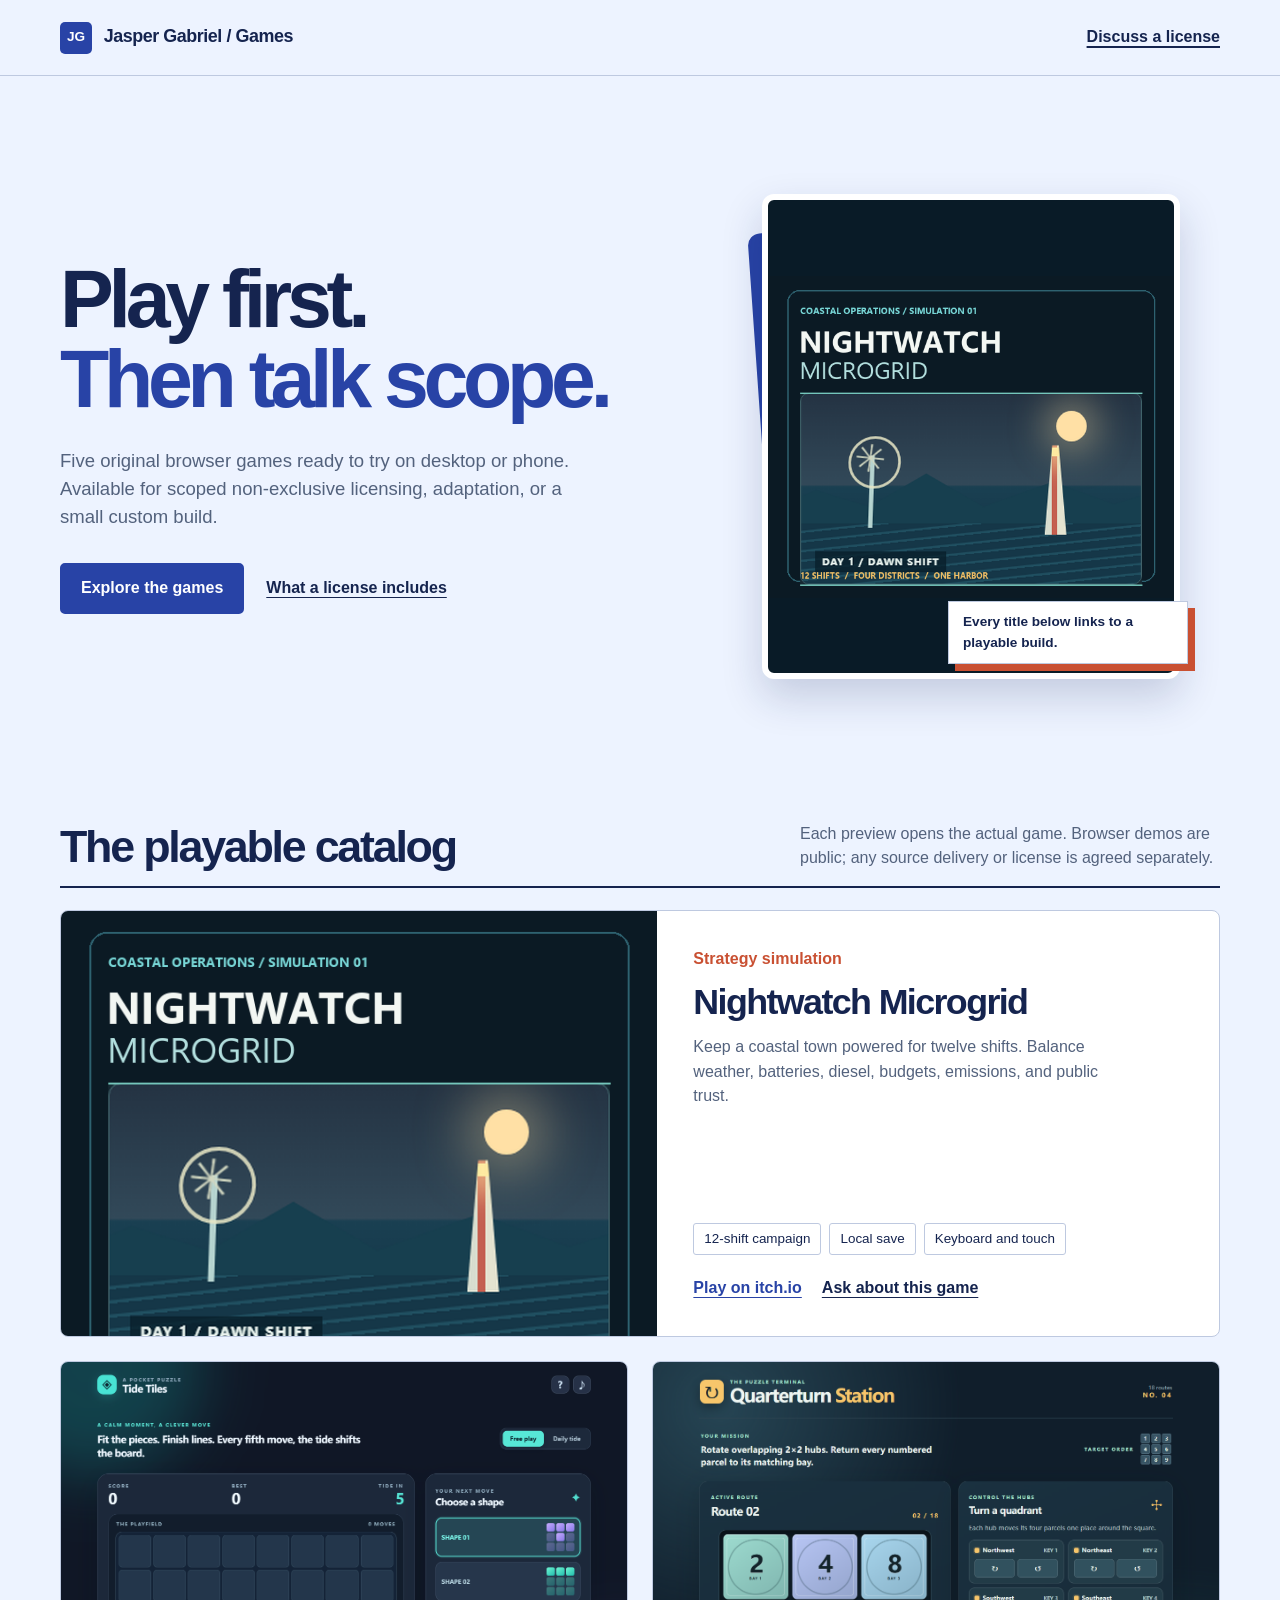
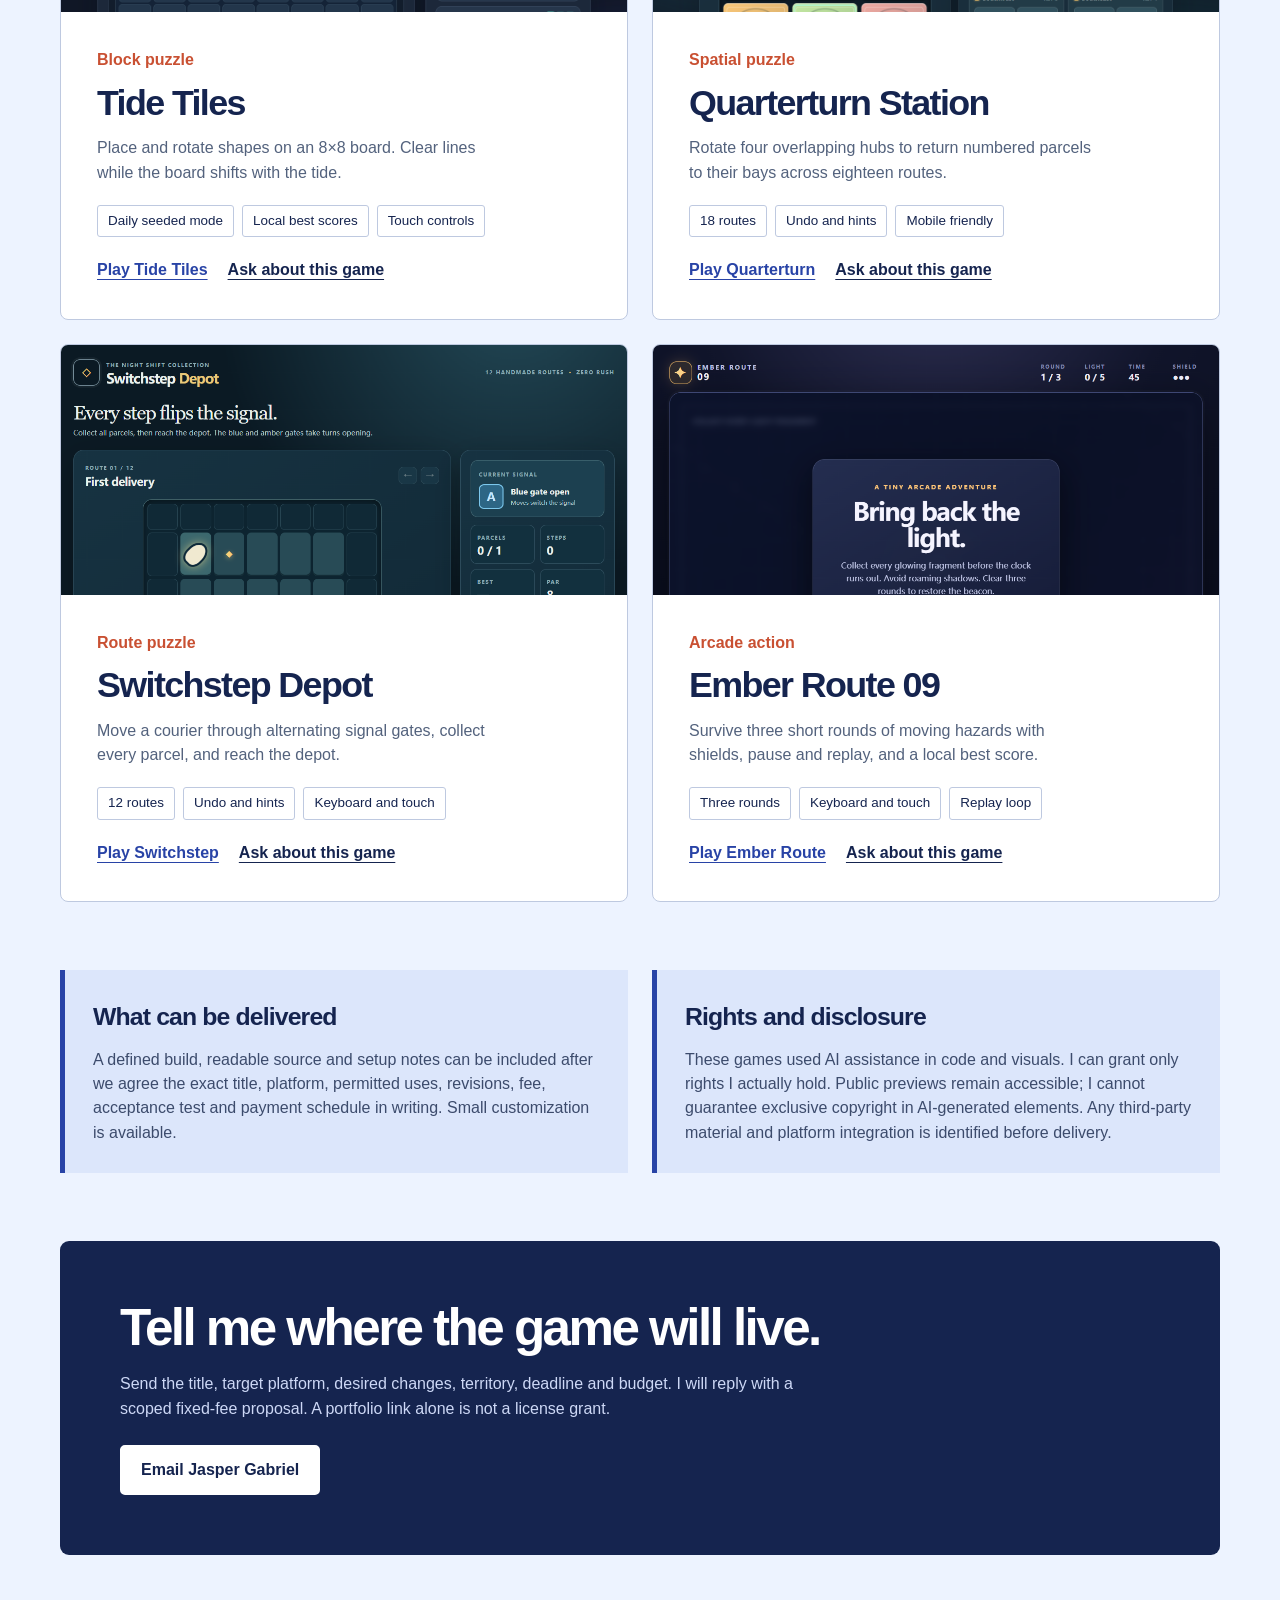
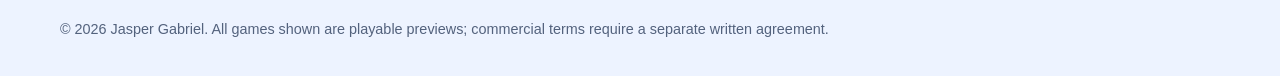
==== catalog/index.html @ 5ea720ef "Add playable game licensing catalog" ====
<!doctype html>
<html lang="en">
<head>
  <meta charset="utf-8">
  <meta name="viewport" content="width=device-width, initial-scale=1">
  <meta name="description" content="Five playable, original HTML5 games available for scoped licensing and customization. Play every demo before requesting a quote.">
  <meta name="color-scheme" content="light">
  <title>Playable browser games | Jasper Gabriel</title>
  <style>
    :root {
      color-scheme: light;
      --paper: #edf3ff;
      --white: #fff;
      --ink: #15244f;
      --blue: #2843a6;
      --orange: #c95032;
      --muted: #53627d;
      --line: #bec9e0;
    }
    *, *::before, *::after { box-sizing: border-box; }
    html { scroll-behavior: smooth; }
    body { margin: 0; background: var(--paper); color: var(--ink); font: 16px/1.52 "Trebuchet MS", "Segoe UI", sans-serif; }
    a { color: inherit; }
    a:focus-visible { outline: 3px solid var(--orange); outline-offset: 4px; }
    .wrap { width: min(1160px, calc(100% - 40px)); margin-inline: auto; }
    header { border-bottom: 1px solid var(--line); }
    .nav { min-height: 75px; display: flex; align-items: center; justify-content: space-between; gap: 20px; }
    .brand { text-decoration: none; font-size: 1.12rem; font-weight: 800; letter-spacing: -.025em; }
    .brand span { display: inline-grid; place-items: center; width: 2rem; height: 2rem; margin-right: .45rem; background: var(--blue); color: var(--white); border-radius: 5px; font-size: .85rem; letter-spacing: 0; }
    .nav-link { text-decoration-thickness: 2px; text-underline-offset: 4px; font-weight: 700; }
    .hero { display: grid; grid-template-columns: 1.08fr .92fr; align-items: center; gap: clamp(28px, 6vw, 84px); padding-block: clamp(50px, 8vw, 104px); }
    .hero h1 { margin: 0; max-width: 700px; font-size: clamp(2.8rem, 6.3vw, 5.35rem); line-height: .99; letter-spacing: -.065em; }
    .hero h1 span { display: block; color: var(--blue); }
    .hero p { max-width: 530px; margin: 27px 0 0; font-size: 1.16rem; color: var(--muted); }
    .hero-actions { display: flex; flex-wrap: wrap; align-items: center; gap: 14px 22px; margin-top: 32px; }
    .button { display: inline-flex; align-items: center; justify-content: center; min-height: 48px; padding: 11px 19px; border: 2px solid var(--blue); background: var(--blue); color: var(--white); font-weight: 800; text-decoration: none; border-radius: 5px; }
    .button:hover { background: var(--ink); border-color: var(--ink); }
    .text-link { font-weight: 800; text-underline-offset: 4px; }
    .hero-art { position: relative; min-height: 485px; }
    .hero-art::before { content: ""; position: absolute; inset: 26px 25px 24px 0; background: var(--blue); transform: rotate(-4deg); border-radius: 12px; }
    .hero-art img { position: absolute; inset: 0; width: 100%; height: 100%; object-fit: contain; background: #091b27; border: 6px solid var(--white); border-radius: 12px; box-shadow: 0 18px 40px #16235830; }
    .hero-art figcaption { position: absolute; right: -8px; bottom: 15px; max-width: 240px; padding: 10px 14px; background: var(--white); border: 1px solid var(--line); box-shadow: 7px 7px 0 var(--orange); font-size: .85rem; font-weight: 700; }
    .section-head { display: flex; justify-content: space-between; align-items: end; gap: 22px; border-bottom: 2px solid var(--ink); padding-bottom: 16px; margin: 24px 0 22px; }
    .section-head h2 { margin: 0; font-size: clamp(1.8rem, 3.6vw, 2.8rem); letter-spacing: -.05em; line-height: 1.05; }
    .section-head p { margin: 0; max-width: 420px; color: var(--muted); }
    .games { display: grid; grid-template-columns: repeat(2, minmax(0, 1fr)); gap: 24px; }
    .game { display: grid; grid-template-rows: 250px auto; background: var(--white); border: 1px solid var(--line); border-radius: 8px; overflow: hidden; }
    .game:first-child { grid-column: 1 / -1; grid-template-columns: 1.03fr .97fr; grid-template-rows: auto; min-height: 360px; }
    .game img { width: 100%; height: 100%; min-height: 0; display: block; object-fit: cover; object-position: center top; background: #cad8f2; }
    .game:first-child img { max-height: 425px; }
    .game-content { display: flex; flex-direction: column; padding: clamp(22px, 3vw, 36px); }
    .game-kind { margin: 0 0 11px; color: var(--orange); font-weight: 800; }
    .game h3 { margin: 0; font-size: clamp(1.55rem, 2.8vw, 2.35rem); letter-spacing: -.045em; line-height: 1.08; }
    .game-desc { max-width: 46ch; color: var(--muted); margin: 14px 0 20px; }
    .facts { display: flex; flex-wrap: wrap; gap: 8px; padding: 0; margin: auto 0 21px; list-style: none; }
    .facts li { border: 1px solid var(--line); padding: 5px 10px; font-size: .84rem; border-radius: 3px; }
    .game-actions { display: flex; flex-wrap: wrap; align-items: center; gap: 12px 20px; }
    .game-actions a { font-weight: 800; text-underline-offset: 4px; }
    .game-actions a:first-child { color: var(--blue); }
    .terms { display: grid; grid-template-columns: 1fr 1fr; gap: 24px; margin-block: 68px; }
    .terms > div { padding: 28px; background: #dce6fb; border-left: 5px solid var(--blue); }
    .terms h2 { margin: 0 0 12px; font-size: 1.55rem; letter-spacing: -.035em; }
    .terms p { margin: 0; color: #3c4b6c; }
    .contact { padding: clamp(32px, 5vw, 60px); margin-bottom: 64px; background: var(--ink); color: var(--white); border-radius: 9px; }
    .contact h2 { max-width: 700px; margin: 0; font-size: clamp(2rem, 4vw, 3.6rem); line-height: 1.04; letter-spacing: -.05em; }
    .contact p { max-width: 720px; color: #cdd8f6; margin: 18px 0 24px; }
    .contact .button { background: var(--white); border-color: var(--white); color: var(--ink); }
    .contact .button:hover { background: #dbe6fc; border-color: #dbe6fc; }
    footer { padding: 0 0 35px; color: var(--muted); font-size: .9rem; }
    @media (max-width: 760px) {
      .hero { grid-template-columns: 1fr; padding-top: 46px; }
      .hero-art { min-height: 360px; margin-right: 10px; }
      .section-head { display: block; }
      .section-head p { margin-top: 12px; }
      .games, .terms { grid-template-columns: 1fr; }
      .game:first-child { grid-column: auto; grid-template-columns: 1fr; grid-template-rows: 250px auto; }
      .game:first-child img { max-height: none; }
      .game { grid-template-rows: 230px auto; }
    }
    @media (max-width: 430px) { .wrap { width: min(100% - 26px, 1160px); } .hero-art { min-height: 280px; } .hero-art figcaption { right: 2px; } .game-content { padding: 22px; } }
    @media (prefers-reduced-motion: reduce) { html { scroll-behavior: auto; } }
  </style>
</head>
<body>
  <header>
    <nav class="nav wrap" aria-label="Main navigation">
      <a class="brand" href="#top"><span>JG</span> Jasper Gabriel / Games</a>
      <a class="nav-link" href="#contact">Discuss a license</a>
    </nav>
  </header>
  <main id="top">
    <section class="hero wrap" aria-labelledby="page-title">
      <div>
        <h1 id="page-title">Play first.<span>Then talk scope.</span></h1>
        <p>Five original browser games ready to try on desktop or phone. Available for scoped non-exclusive licensing, adaptation, or a small custom build.</p>
        <div class="hero-actions"><a class="button" href="#games">Explore the games</a><a class="text-link" href="#terms">What a license includes</a></div>
      </div>
      <figure class="hero-art"><img src="assets/nightwatch-microgrid.png" alt="Nightwatch Microgrid illustrated cover"><figcaption>Every title below links to a playable build.</figcaption></figure>
    </section>

    <section class="wrap" id="games" aria-labelledby="games-heading">
      <div class="section-head"><h2 id="games-heading">The playable catalog</h2><p>Each preview opens the actual game. Browser demos are public; any source delivery or license is agreed separately.</p></div>
      <div class="games">
        <article class="game">
          <img src="assets/nightwatch-microgrid.png" alt="Nightwatch Microgrid illustrated cover" loading="lazy">
          <div class="game-content"><p class="game-kind">Strategy simulation</p><h3>Nightwatch Microgrid</h3><p class="game-desc">Keep a coastal town powered for twelve shifts. Balance weather, batteries, diesel, budgets, emissions, and public trust.</p><ul class="facts"><li>12-shift campaign</li><li>Local save</li><li>Keyboard and touch</li></ul><div class="game-actions"><a href="https://goat99zyx.itch.io/nightwatch-microgrid" target="_blank" rel="noopener noreferrer">Play on itch.io</a><a href="mailto:zyx888goat@outlook.com?subject=Nightwatch%20Microgrid%20license%20inquiry">Ask about this game</a></div></div>
        </article>
        <article class="game">
          <img src="assets/tide-tiles.png" alt="Tide Tiles puzzle board with three pieces ready to place" loading="lazy">
          <div class="game-content"><p class="game-kind">Block puzzle</p><h3>Tide Tiles</h3><p class="game-desc">Place and rotate shapes on an 8×8 board. Clear lines while the board shifts with the tide.</p><ul class="facts"><li>Daily seeded mode</li><li>Local best scores</li><li>Touch controls</li></ul><div class="game-actions"><a href="https://goat99zyx.github.io/after-the-bell-story-game-demo/tide-tiles/" target="_blank" rel="noopener noreferrer">Play Tide Tiles</a><a href="mailto:zyx888goat@outlook.com?subject=Tide%20Tiles%20license%20inquiry">Ask about this game</a></div></div>
        </article>
        <article class="game">
          <img src="assets/quarterturn-station.png" alt="Quarterturn Station grid puzzle with rotating room tiles" loading="lazy">
          <div class="game-content"><p class="game-kind">Spatial puzzle</p><h3>Quarterturn Station</h3><p class="game-desc">Rotate four overlapping hubs to return numbered parcels to their bays across eighteen routes.</p><ul class="facts"><li>18 routes</li><li>Undo and hints</li><li>Mobile friendly</li></ul><div class="game-actions"><a href="https://quarterturn-station.zyx888goat.chatgpt.site/" target="_blank" rel="noopener noreferrer">Play Quarterturn</a><a href="mailto:zyx888goat@outlook.com?subject=Quarterturn%20Station%20license%20inquiry">Ask about this game</a></div></div>
        </article>
        <article class="game">
          <img src="assets/switchstep-depot.png" alt="Switchstep Depot browser game screenshot" loading="lazy">
          <div class="game-content"><p class="game-kind">Route puzzle</p><h3>Switchstep Depot</h3><p class="game-desc">Move a courier through alternating signal gates, collect every parcel, and reach the depot.</p><ul class="facts"><li>12 routes</li><li>Undo and hints</li><li>Keyboard and touch</li></ul><div class="game-actions"><a href="https://switchstep-depot.zyx888goat.chatgpt.site/" target="_blank" rel="noopener noreferrer">Play Switchstep</a><a href="mailto:zyx888goat@outlook.com?subject=Switchstep%20Depot%20license%20inquiry">Ask about this game</a></div></div>
        </article>
        <article class="game">
          <img src="assets/ember-route.png" alt="Ember Route 09 arcade game screenshot" loading="lazy">
          <div class="game-content"><p class="game-kind">Arcade action</p><h3>Ember Route 09</h3><p class="game-desc">Survive three short rounds of moving hazards with shields, pause and replay, and a local best score.</p><ul class="facts"><li>Three rounds</li><li>Keyboard and touch</li><li>Replay loop</li></ul><div class="game-actions"><a href="https://last-light-courier.zyx888goat.chatgpt.site/" target="_blank" rel="noopener noreferrer">Play Ember Route</a><a href="mailto:zyx888goat@outlook.com?subject=Ember%20Route%2009%20license%20inquiry">Ask about this game</a></div></div>
        </article>
      </div>
    </section>

    <section class="terms wrap" id="terms" aria-label="Working terms">
      <div><h2>What can be delivered</h2><p>A defined build, readable source and setup notes can be included after we agree the exact title, platform, permitted uses, revisions, fee, acceptance test and payment schedule in writing. Small customization is available.</p></div>
      <div><h2>Rights and disclosure</h2><p>These games used AI assistance in code and visuals. I can grant only rights I actually hold. Public previews remain accessible; I cannot guarantee exclusive copyright in AI-generated elements. Any third-party material and platform integration is identified before delivery.</p></div>
    </section>

    <section class="contact wrap" id="contact" aria-labelledby="contact-heading"><h2 id="contact-heading">Tell me where the game will live.</h2><p>Send the title, target platform, desired changes, territory, deadline and budget. I will reply with a scoped fixed-fee proposal. A portfolio link alone is not a license grant.</p><a class="button" href="mailto:zyx888goat@outlook.com?subject=HTML5%20game%20license%20inquiry">Email Jasper Gabriel</a></section>
  </main>
  <footer class="wrap">© 2026 Jasper Gabriel. All games shown are playable previews; commercial terms require a separate written agreement.</footer>
</body>
</html>
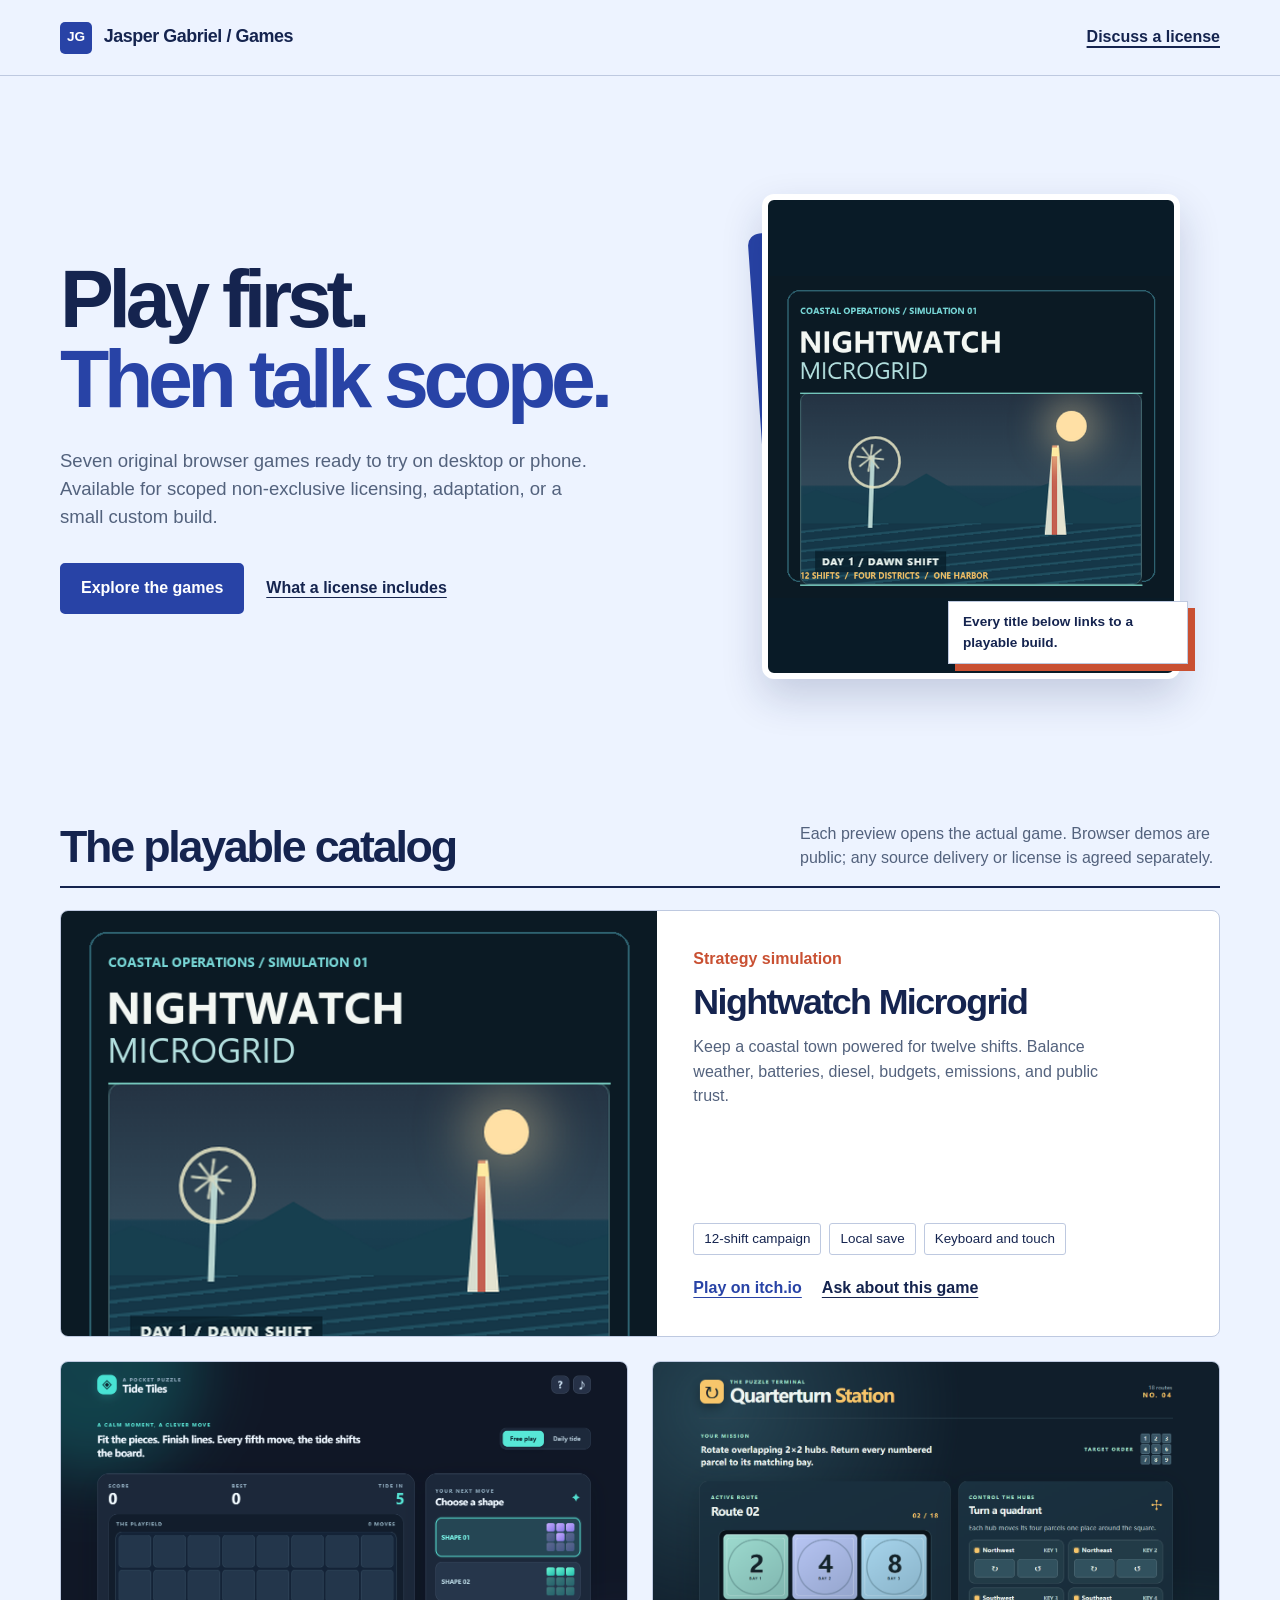
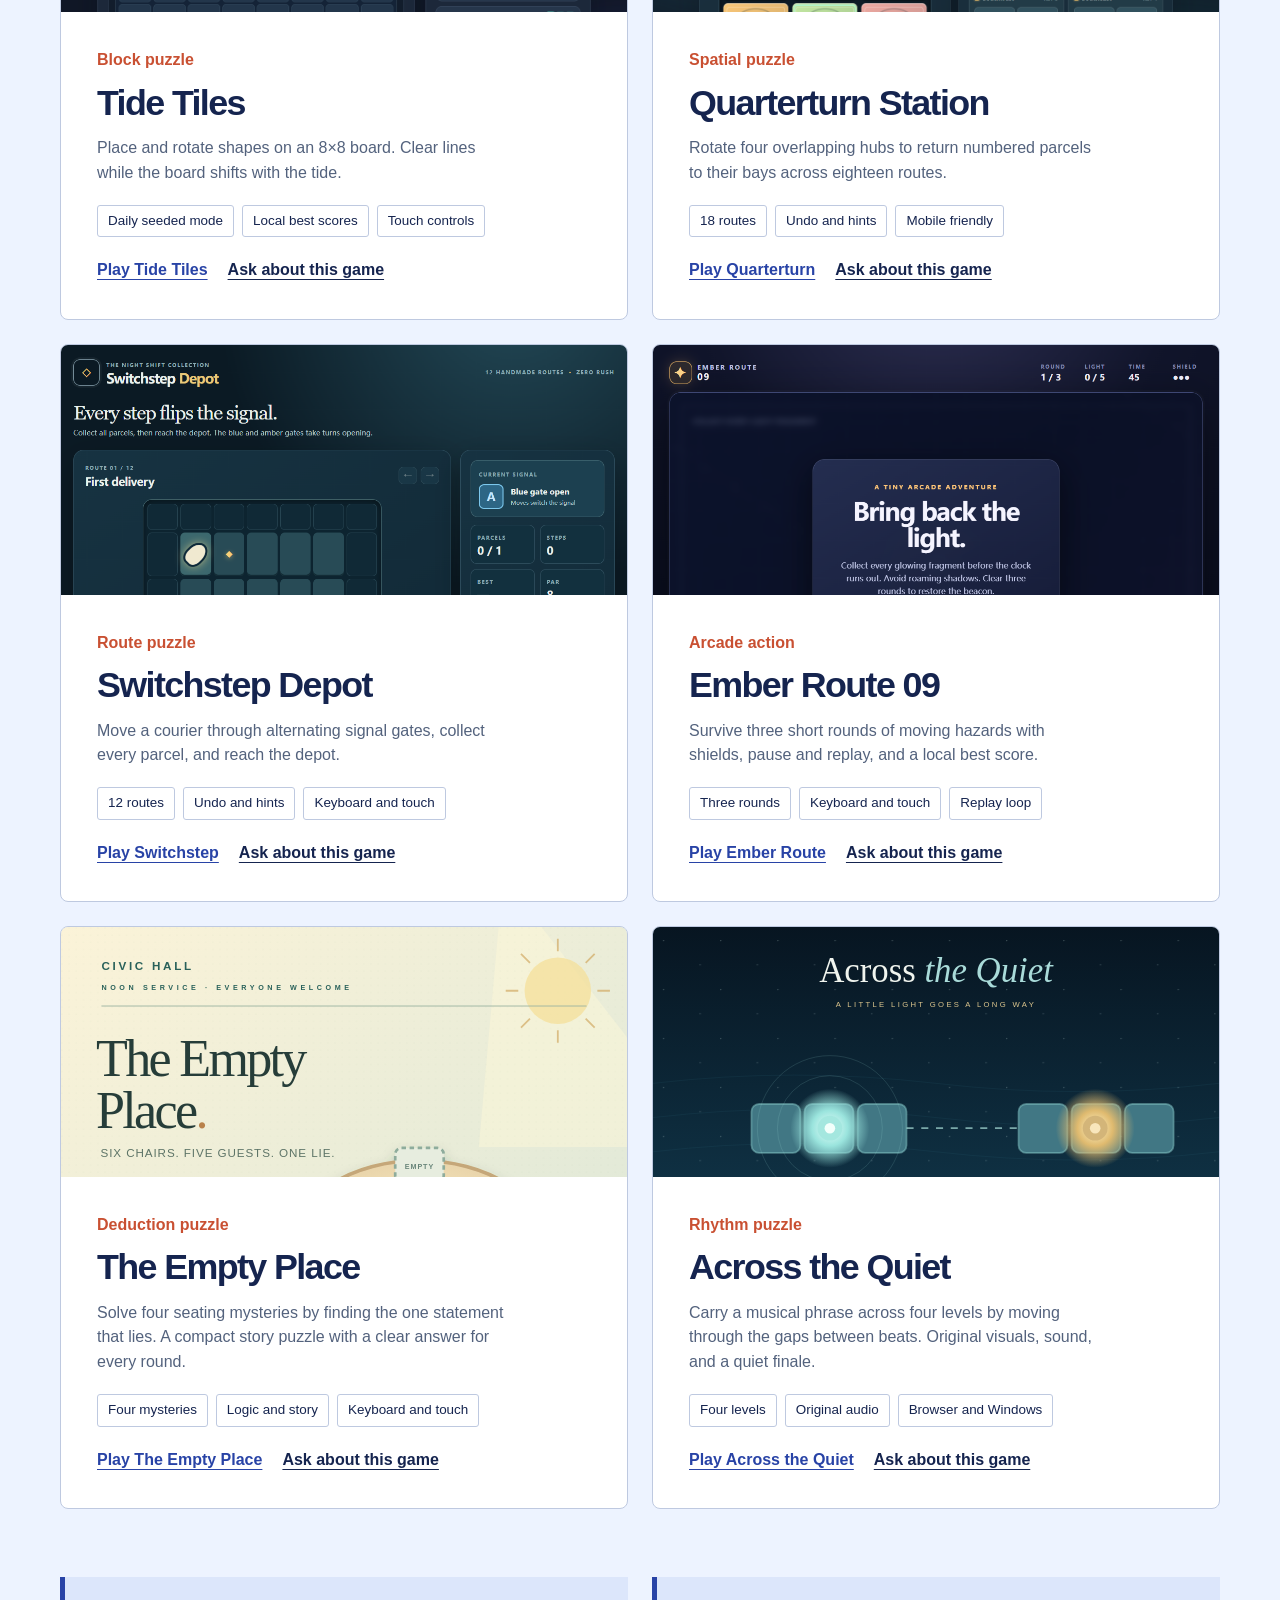
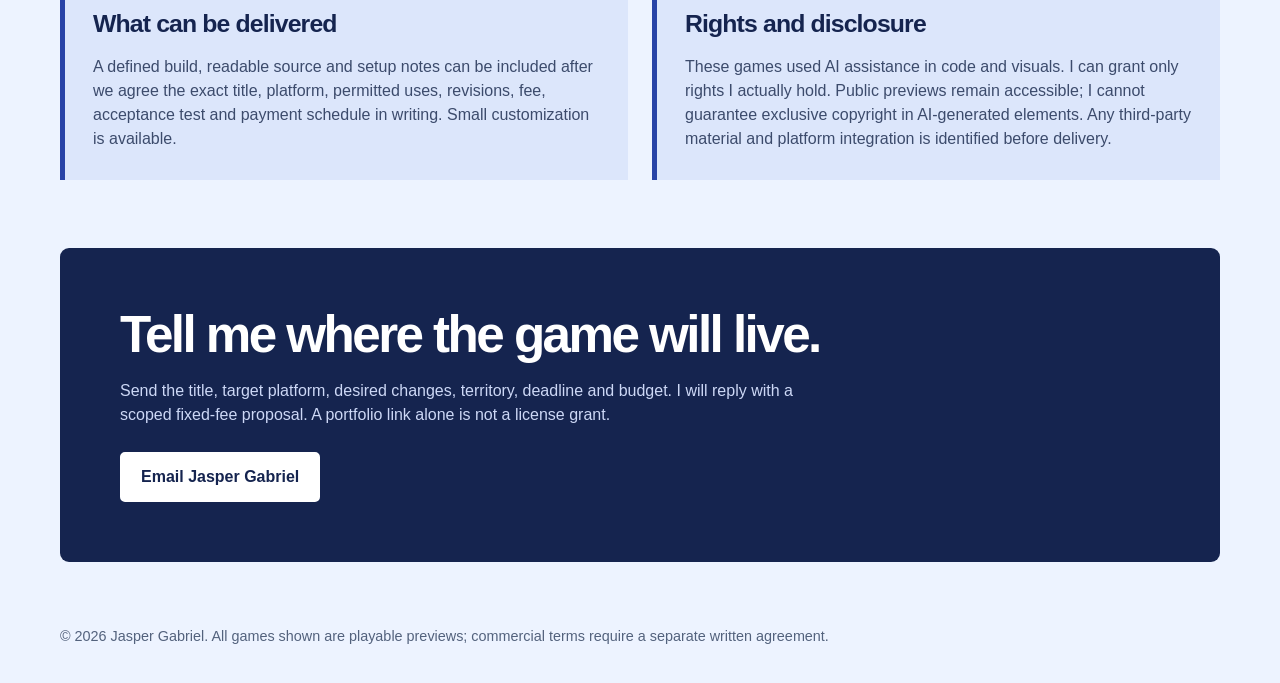
==== commit f0592815: "Show seven playable games in buyer catalog" ====
--- a/catalog/index.html
+++ b/catalog/index.html
@@ -3,7 +3,7 @@
 <head>
   <meta charset="utf-8">
   <meta name="viewport" content="width=device-width, initial-scale=1">
-  <meta name="description" content="Five playable, original HTML5 games available for scoped licensing and customization. Play every demo before requesting a quote.">
+  <meta name="description" content="Seven playable, original HTML5 games available for scoped licensing and customization. Play every demo before requesting a quote.">
   <meta name="color-scheme" content="light">
   <title>Playable browser games | Jasper Gabriel</title>
   <style>
@@ -92,7 +92,7 @@
     <section class="hero wrap" aria-labelledby="page-title">
       <div>
         <h1 id="page-title">Play first.<span>Then talk scope.</span></h1>
-        <p>Five original browser games ready to try on desktop or phone. Available for scoped non-exclusive licensing, adaptation, or a small custom build.</p>
+        <p>Seven original browser games ready to try on desktop or phone. Available for scoped non-exclusive licensing, adaptation, or a small custom build.</p>
         <div class="hero-actions"><a class="button" href="#games">Explore the games</a><a class="text-link" href="#terms">What a license includes</a></div>
       </div>
       <figure class="hero-art"><img src="assets/nightwatch-microgrid.png" alt="Nightwatch Microgrid illustrated cover"><figcaption>Every title below links to a playable build.</figcaption></figure>
@@ -121,6 +121,14 @@
           <img src="assets/ember-route.png" alt="Ember Route 09 arcade game screenshot" loading="lazy">
           <div class="game-content"><p class="game-kind">Arcade action</p><h3>Ember Route 09</h3><p class="game-desc">Survive three short rounds of moving hazards with shields, pause and replay, and a local best score.</p><ul class="facts"><li>Three rounds</li><li>Keyboard and touch</li><li>Replay loop</li></ul><div class="game-actions"><a href="https://last-light-courier.zyx888goat.chatgpt.site/" target="_blank" rel="noopener noreferrer">Play Ember Route</a><a href="mailto:zyx888goat@outlook.com?subject=Ember%20Route%2009%20license%20inquiry">Ask about this game</a></div></div>
         </article>
+        <article class="game">
+          <img src="assets/the-empty-place.svg" alt="The Empty Place cover, showing six chairs with one empty place" loading="lazy">
+          <div class="game-content"><p class="game-kind">Deduction puzzle</p><h3>The Empty Place</h3><p class="game-desc">Solve four seating mysteries by finding the one statement that lies. A compact story puzzle with a clear answer for every round.</p><ul class="facts"><li>Four mysteries</li><li>Logic and story</li><li>Keyboard and touch</li></ul><div class="game-actions"><a href="https://goat99zyx.github.io/after-the-bell-story-game-demo/the-empty-place/" target="_blank" rel="noopener noreferrer">Play The Empty Place</a><a href="mailto:zyx888goat@outlook.com?subject=The%20Empty%20Place%20license%20inquiry">Ask about this game</a></div></div>
+        </article>
+        <article class="game">
+          <img src="assets/across-the-quiet.svg" alt="Across the Quiet cover, showing a light crossing islands over water" loading="lazy">
+          <div class="game-content"><p class="game-kind">Rhythm puzzle</p><h3>Across the Quiet</h3><p class="game-desc">Carry a musical phrase across four levels by moving through the gaps between beats. Original visuals, sound, and a quiet finale.</p><ul class="facts"><li>Four levels</li><li>Original audio</li><li>Browser and Windows</li></ul><div class="game-actions"><a href="https://goat99zyx.github.io/after-the-bell-story-game-demo/across-the-quiet/" target="_blank" rel="noopener noreferrer">Play Across the Quiet</a><a href="mailto:zyx888goat@outlook.com?subject=Across%20the%20Quiet%20license%20inquiry">Ask about this game</a></div></div>
+        </article>
       </div>
     </section>
 
@@ -134,3 +142,4 @@
   <footer class="wrap">© 2026 Jasper Gabriel. All games shown are playable previews; commercial terms require a separate written agreement.</footer>
 </body>
 </html>
+
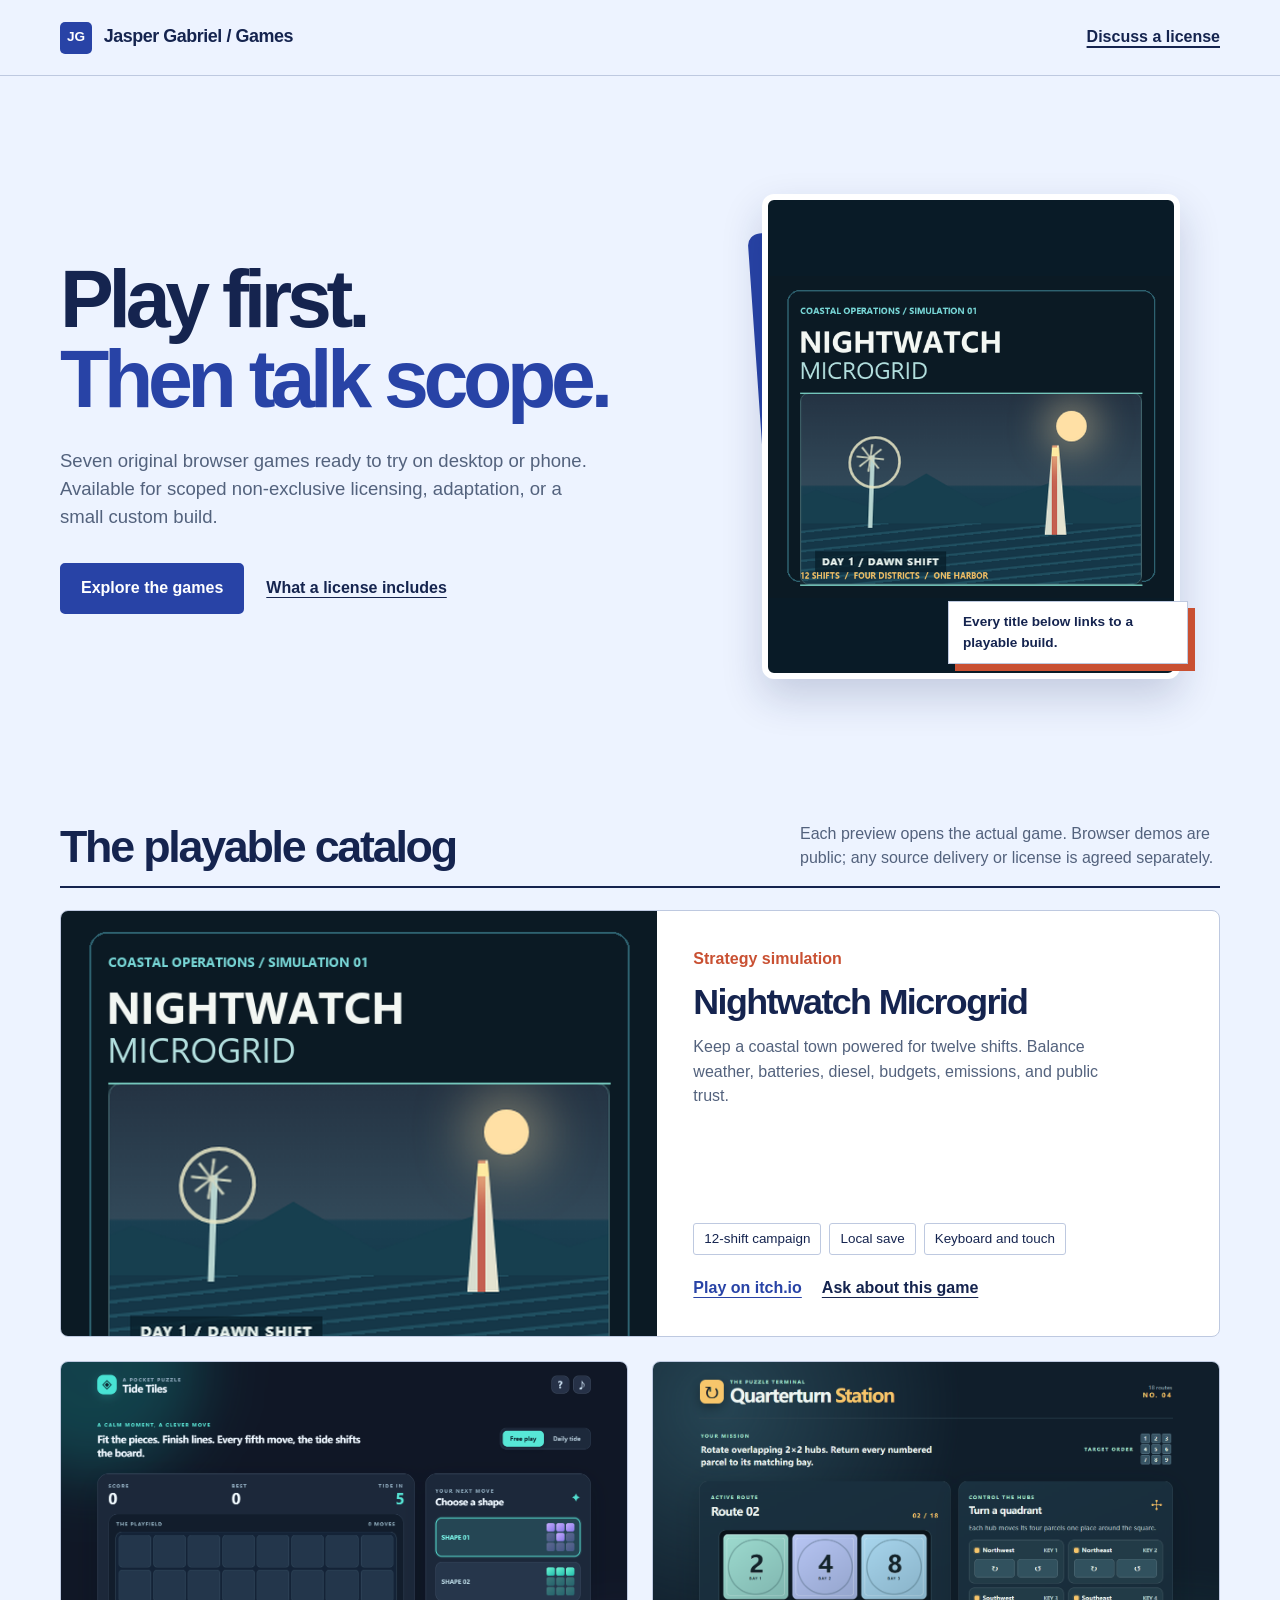
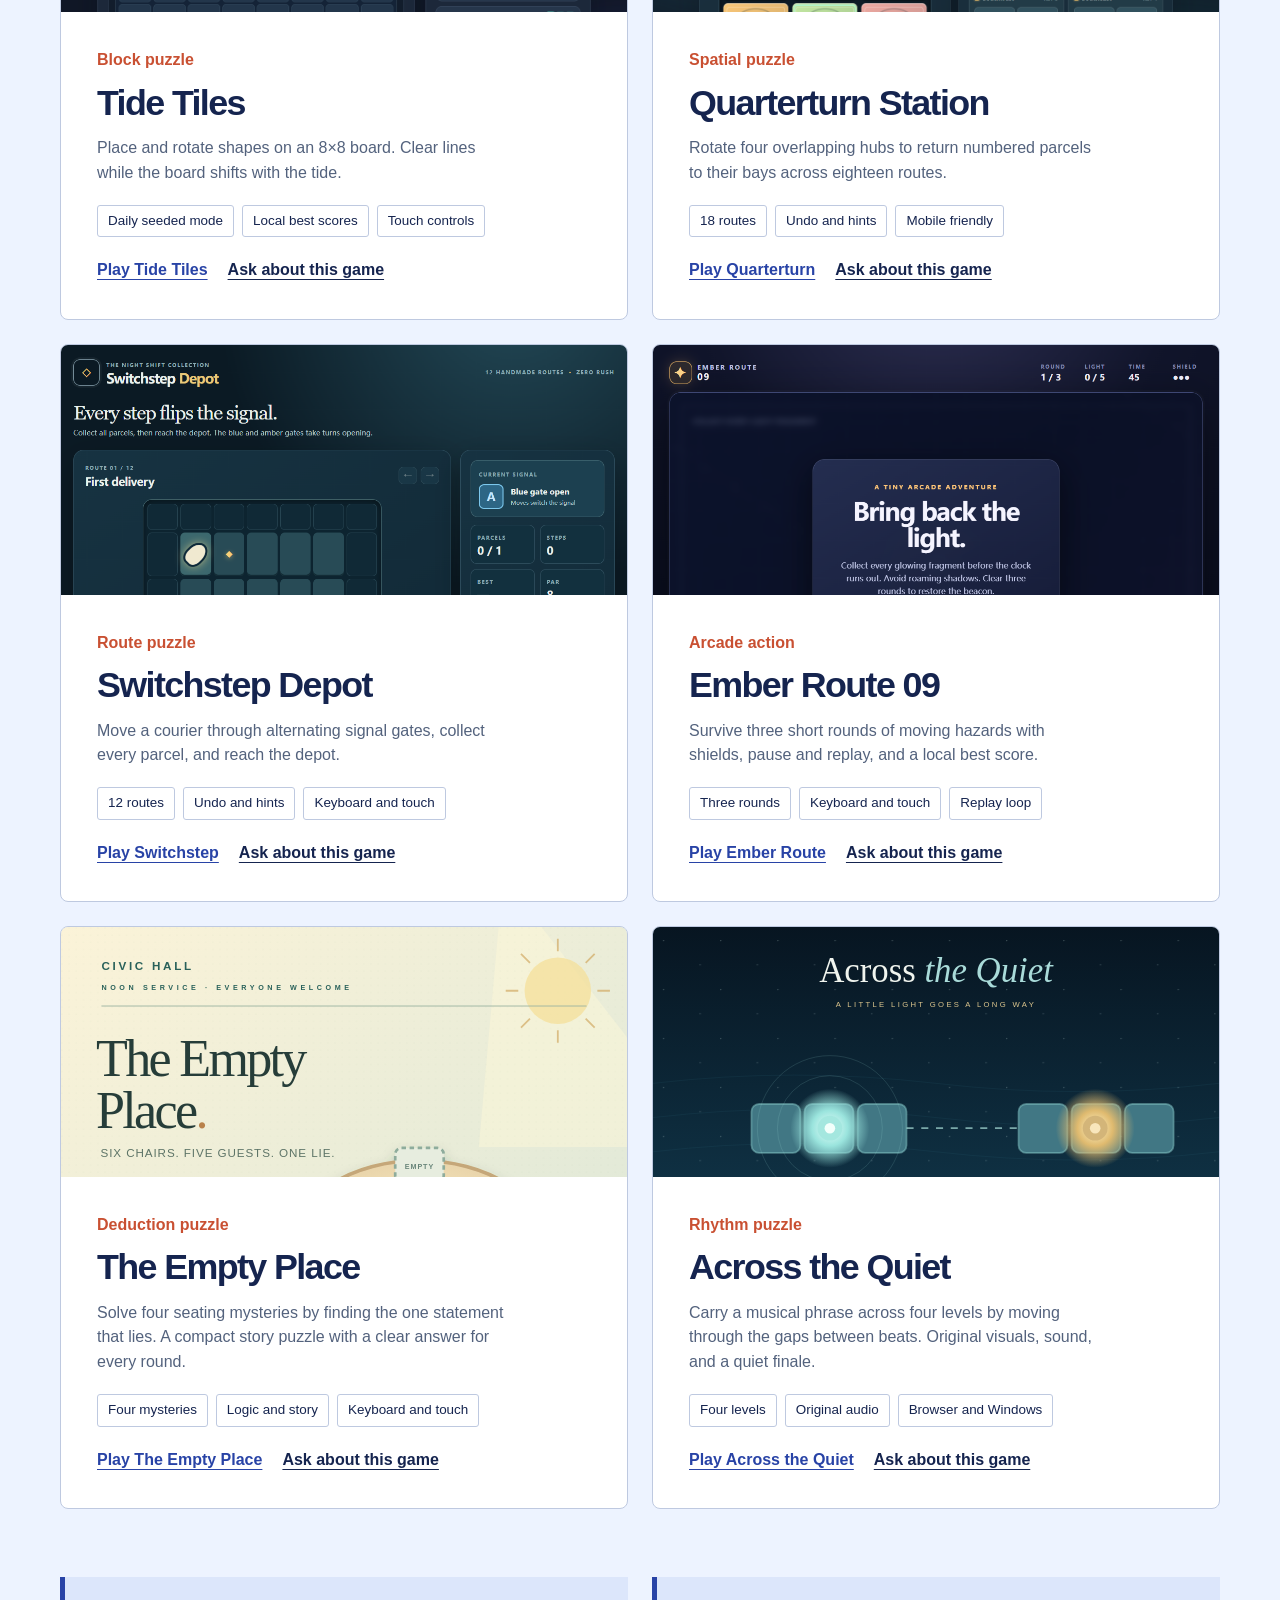
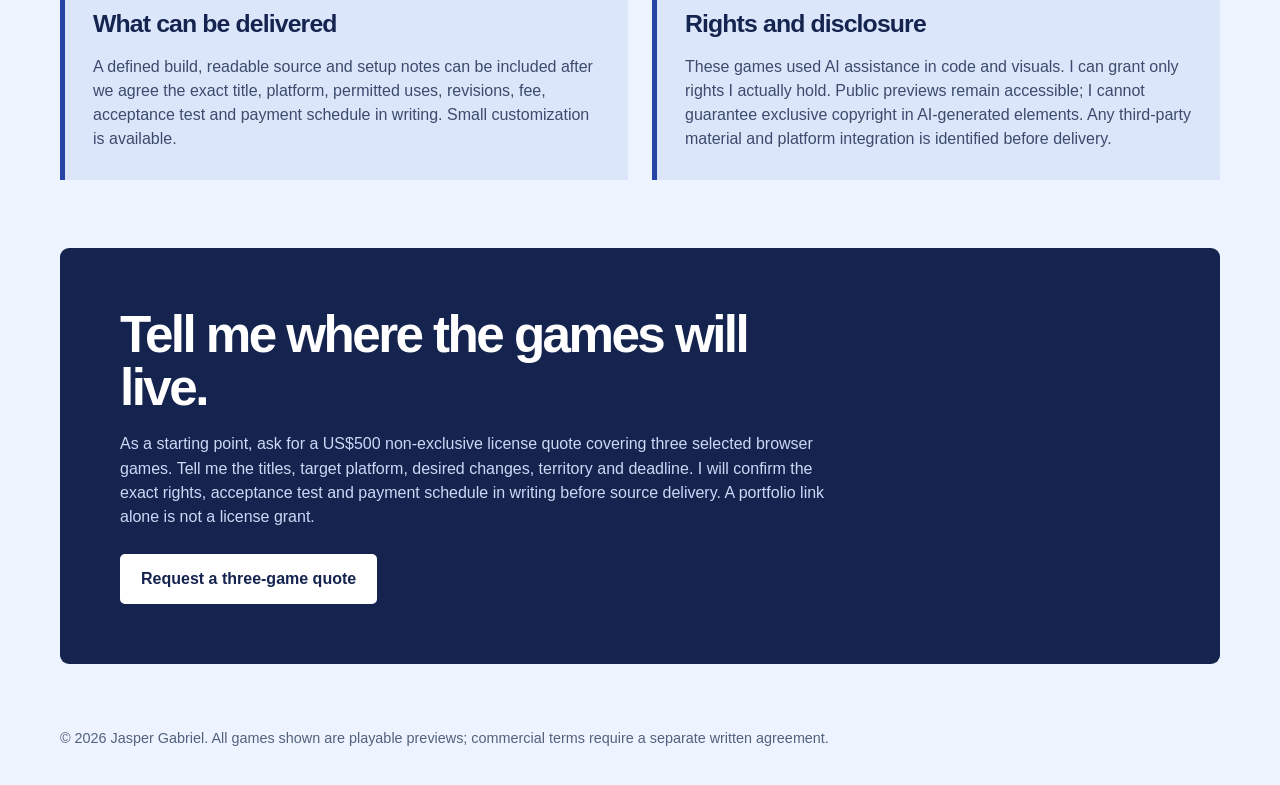
==== commit 4093bc5c: "Add clear three-game license inquiry to catalog" ====
--- a/catalog/index.html
+++ b/catalog/index.html
@@ -137,7 +137,7 @@
       <div><h2>Rights and disclosure</h2><p>These games used AI assistance in code and visuals. I can grant only rights I actually hold. Public previews remain accessible; I cannot guarantee exclusive copyright in AI-generated elements. Any third-party material and platform integration is identified before delivery.</p></div>
     </section>
 
-    <section class="contact wrap" id="contact" aria-labelledby="contact-heading"><h2 id="contact-heading">Tell me where the game will live.</h2><p>Send the title, target platform, desired changes, territory, deadline and budget. I will reply with a scoped fixed-fee proposal. A portfolio link alone is not a license grant.</p><a class="button" href="mailto:zyx888goat@outlook.com?subject=HTML5%20game%20license%20inquiry">Email Jasper Gabriel</a></section>
+    <section class="contact wrap" id="contact" aria-labelledby="contact-heading"><h2 id="contact-heading">Tell me where the games will live.</h2><p>As a starting point, ask for a US$500 non-exclusive license quote covering three selected browser games. Tell me the titles, target platform, desired changes, territory and deadline. I will confirm the exact rights, acceptance test and payment schedule in writing before source delivery. A portfolio link alone is not a license grant.</p><a class="button" href="mailto:zyx888goat@outlook.com?subject=Three%20HTML5%20games%20%E2%80%94%20US%24500%20license%20inquiry&amp;body=Selected%20games%3A%0ATarget%20platform%3A%0ATerritory%20and%20term%3A%0AChanges%20needed%3A%0ADeadline%3A">Request a three-game quote</a></section>
   </main>
   <footer class="wrap">© 2026 Jasper Gabriel. All games shown are playable previews; commercial terms require a separate written agreement.</footer>
 </body>
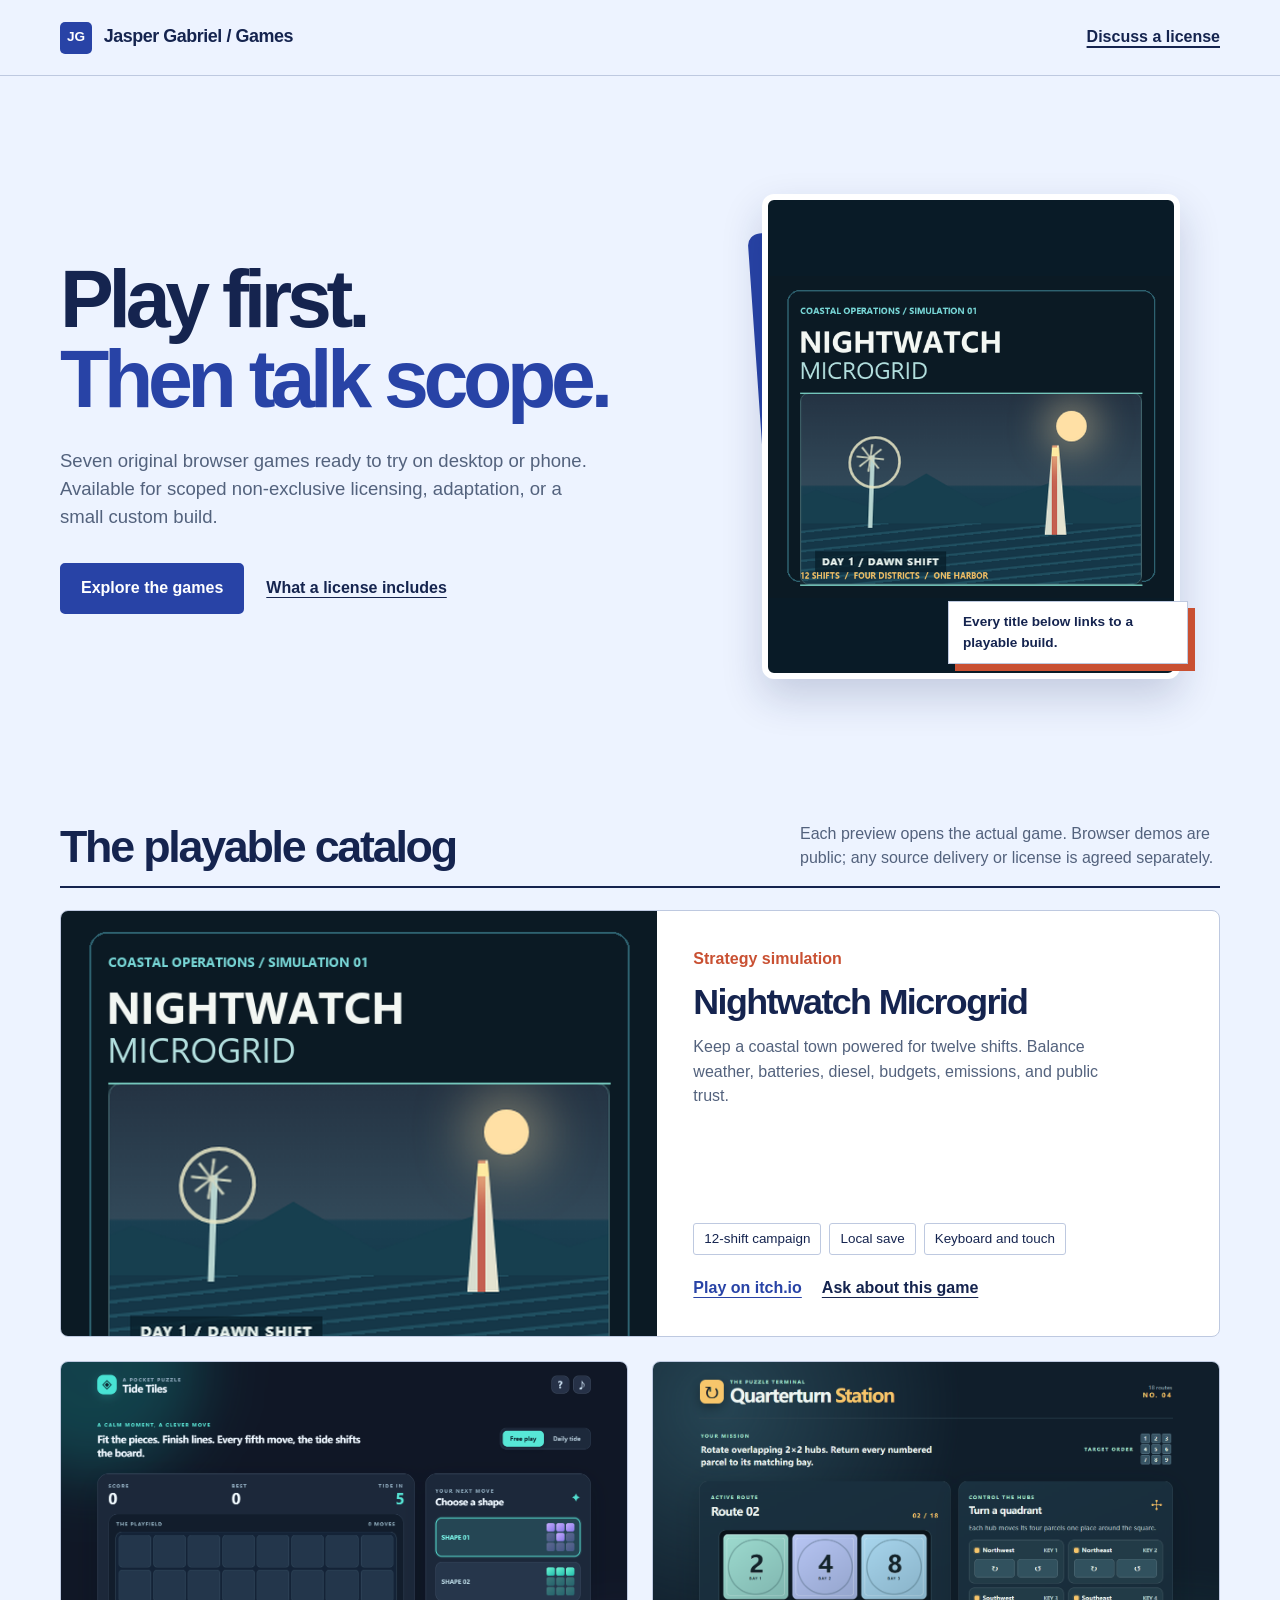
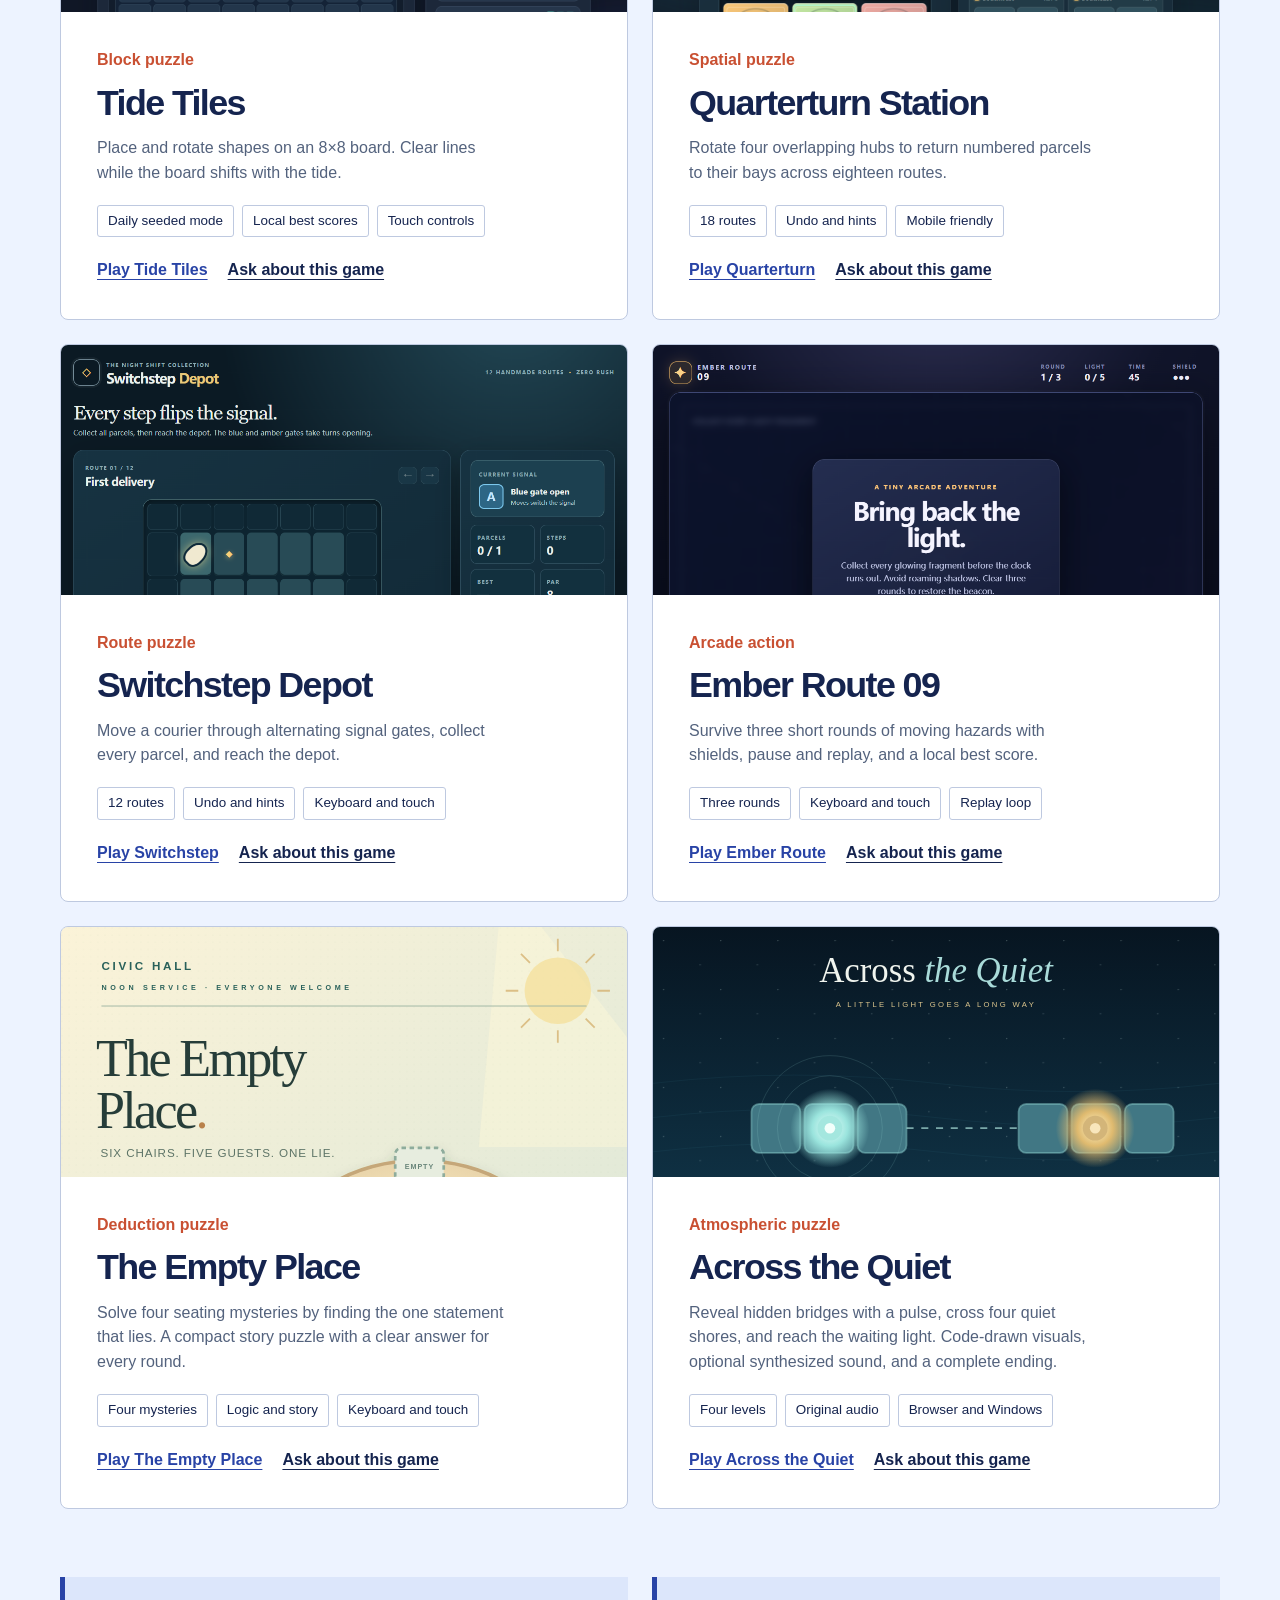
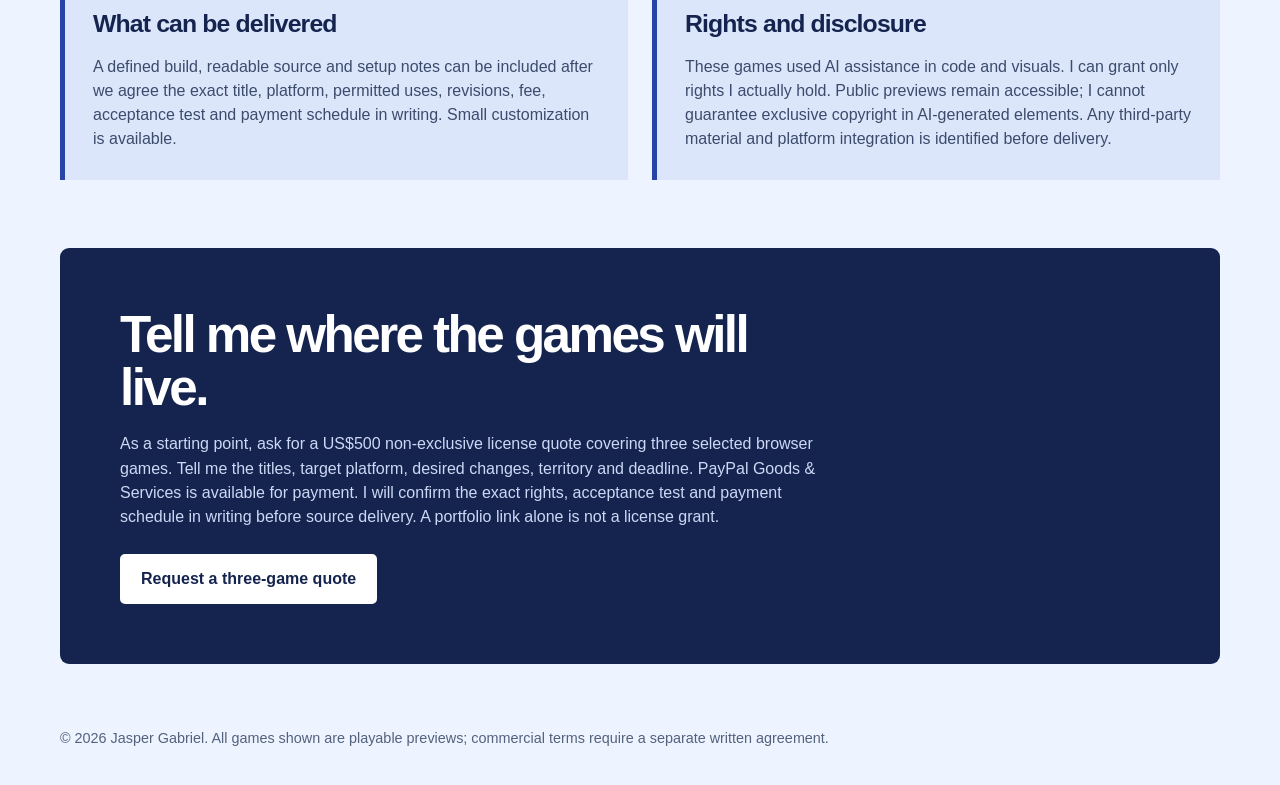
==== commit cc0b793f: "Clarify Across the Quiet gameplay and license payment option" ====
--- a/catalog/index.html
+++ b/catalog/index.html
@@ -127,7 +127,7 @@
         </article>
         <article class="game">
           <img src="assets/across-the-quiet.svg" alt="Across the Quiet cover, showing a light crossing islands over water" loading="lazy">
-          <div class="game-content"><p class="game-kind">Rhythm puzzle</p><h3>Across the Quiet</h3><p class="game-desc">Carry a musical phrase across four levels by moving through the gaps between beats. Original visuals, sound, and a quiet finale.</p><ul class="facts"><li>Four levels</li><li>Original audio</li><li>Browser and Windows</li></ul><div class="game-actions"><a href="https://goat99zyx.github.io/after-the-bell-story-game-demo/across-the-quiet/" target="_blank" rel="noopener noreferrer">Play Across the Quiet</a><a href="mailto:zyx888goat@outlook.com?subject=Across%20the%20Quiet%20license%20inquiry">Ask about this game</a></div></div>
+          <div class="game-content"><p class="game-kind">Atmospheric puzzle</p><h3>Across the Quiet</h3><p class="game-desc">Reveal hidden bridges with a pulse, cross four quiet shores, and reach the waiting light. Code-drawn visuals, optional synthesized sound, and a complete ending.</p><ul class="facts"><li>Four levels</li><li>Original audio</li><li>Browser and Windows</li></ul><div class="game-actions"><a href="https://goat99zyx.github.io/after-the-bell-story-game-demo/across-the-quiet/" target="_blank" rel="noopener noreferrer">Play Across the Quiet</a><a href="mailto:zyx888goat@outlook.com?subject=Across%20the%20Quiet%20license%20inquiry">Ask about this game</a></div></div>
         </article>
       </div>
     </section>
@@ -137,7 +137,7 @@
       <div><h2>Rights and disclosure</h2><p>These games used AI assistance in code and visuals. I can grant only rights I actually hold. Public previews remain accessible; I cannot guarantee exclusive copyright in AI-generated elements. Any third-party material and platform integration is identified before delivery.</p></div>
     </section>
 
-    <section class="contact wrap" id="contact" aria-labelledby="contact-heading"><h2 id="contact-heading">Tell me where the games will live.</h2><p>As a starting point, ask for a US$500 non-exclusive license quote covering three selected browser games. Tell me the titles, target platform, desired changes, territory and deadline. I will confirm the exact rights, acceptance test and payment schedule in writing before source delivery. A portfolio link alone is not a license grant.</p><a class="button" href="mailto:zyx888goat@outlook.com?subject=Three%20HTML5%20games%20%E2%80%94%20US%24500%20license%20inquiry&amp;body=Selected%20games%3A%0ATarget%20platform%3A%0ATerritory%20and%20term%3A%0AChanges%20needed%3A%0ADeadline%3A">Request a three-game quote</a></section>
+    <section class="contact wrap" id="contact" aria-labelledby="contact-heading"><h2 id="contact-heading">Tell me where the games will live.</h2><p>As a starting point, ask for a US$500 non-exclusive license quote covering three selected browser games. Tell me the titles, target platform, desired changes, territory and deadline. PayPal Goods &amp; Services is available for payment. I will confirm the exact rights, acceptance test and payment schedule in writing before source delivery. A portfolio link alone is not a license grant.</p><a class="button" href="mailto:zyx888goat@outlook.com?subject=Three%20HTML5%20games%20%E2%80%94%20US%24500%20license%20inquiry&amp;body=Selected%20games%3A%0ATarget%20platform%3A%0ATerritory%20and%20term%3A%0AChanges%20needed%3A%0ADeadline%3A">Request a three-game quote</a></section>
   </main>
   <footer class="wrap">© 2026 Jasper Gabriel. All games shown are playable previews; commercial terms require a separate written agreement.</footer>
 </body>
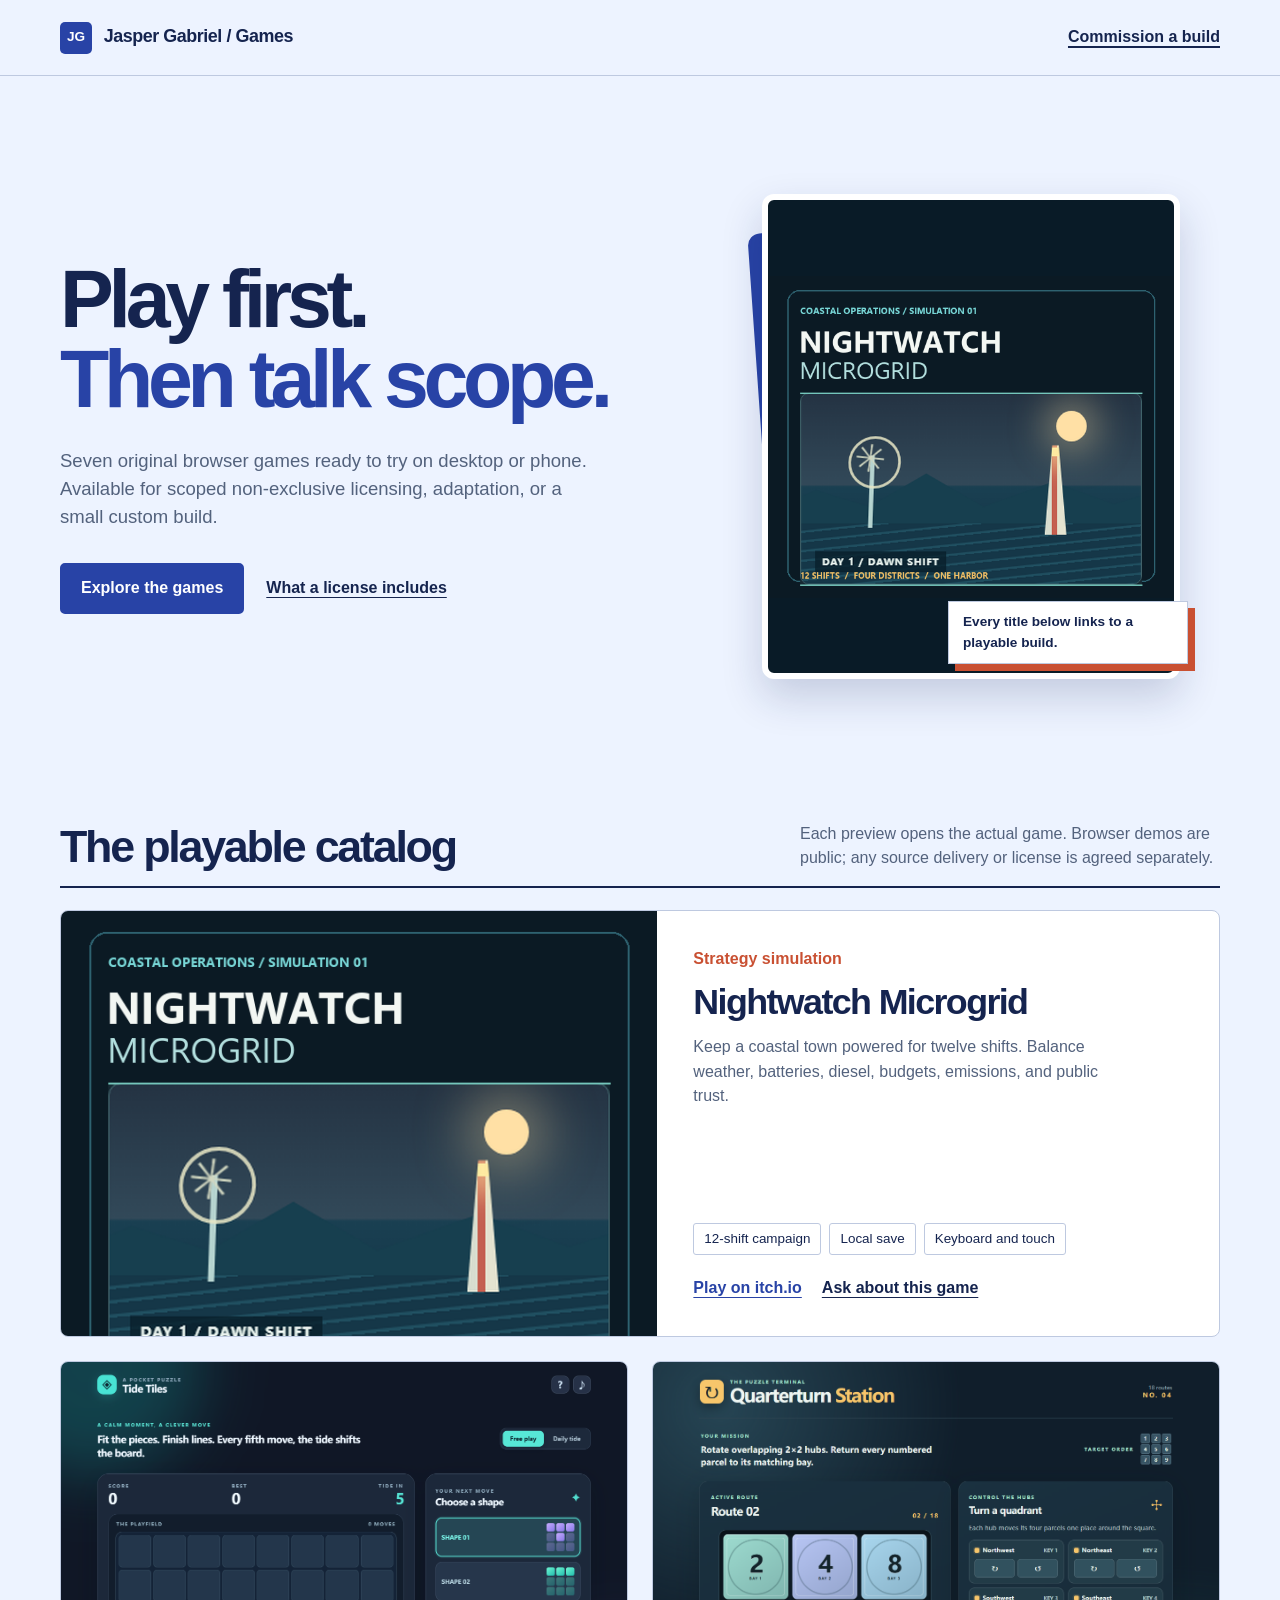
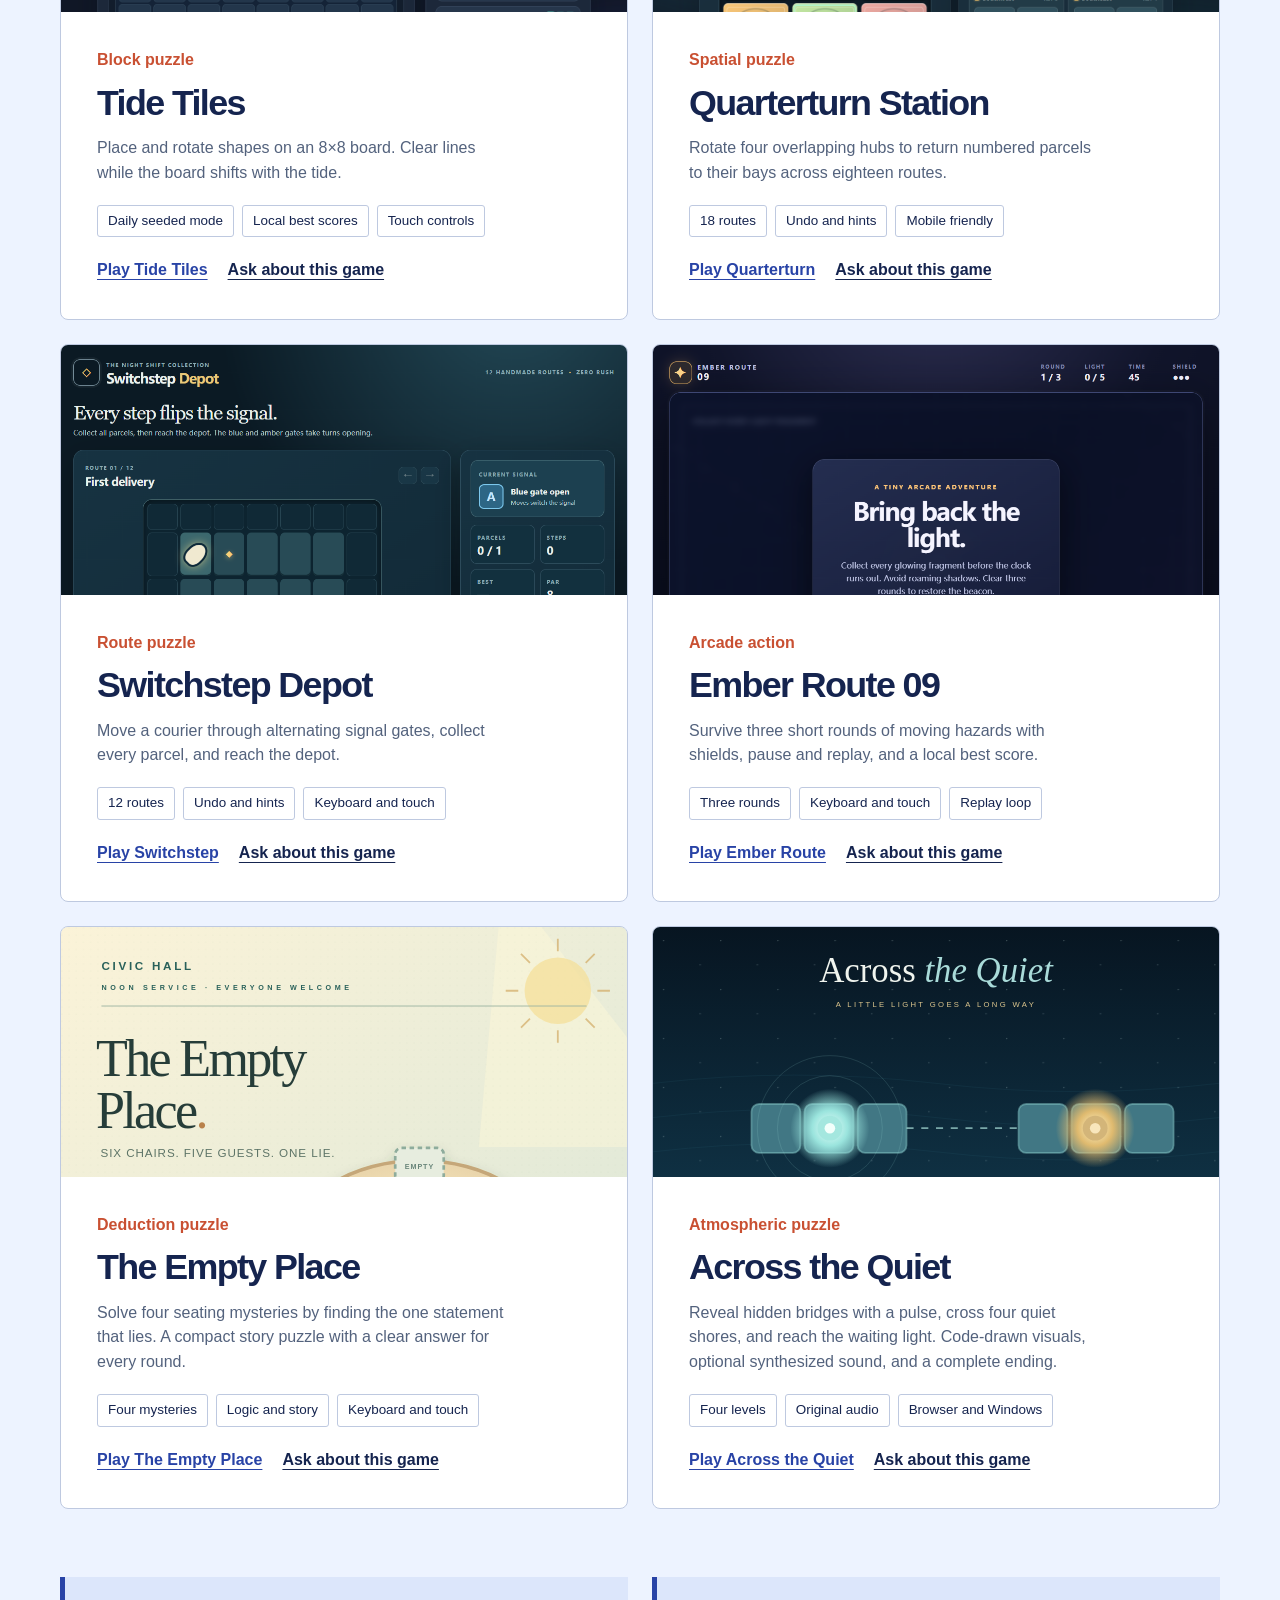
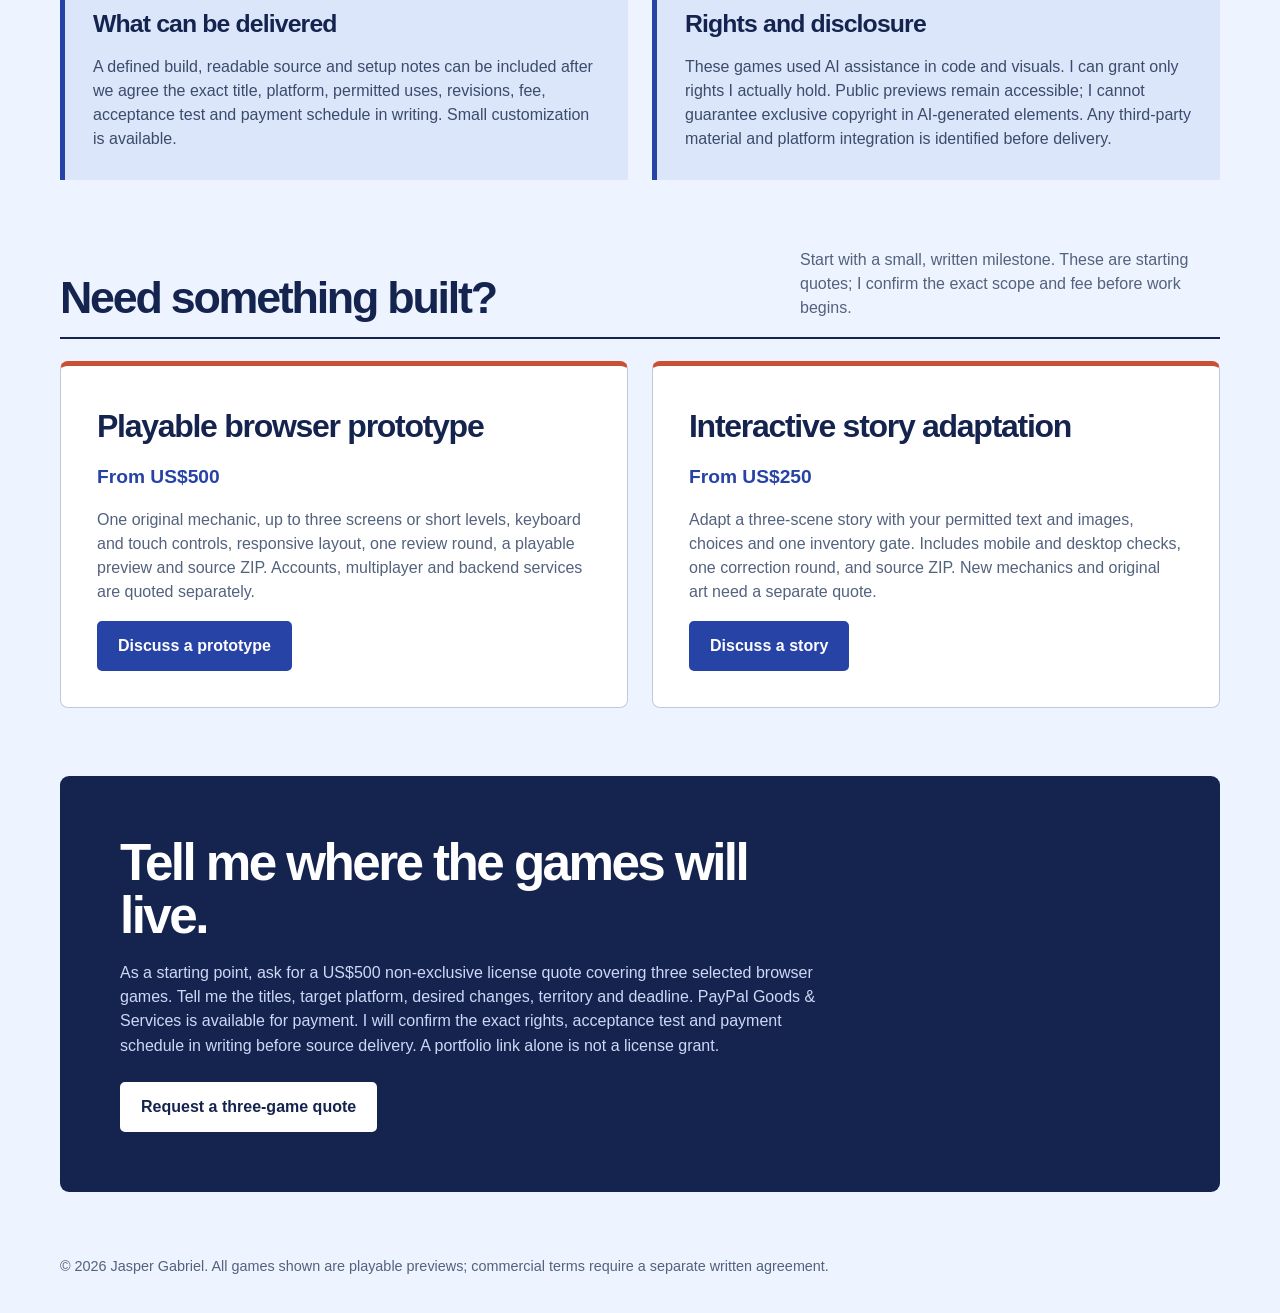
==== commit e9d26cc3: "Add fixed-scope browser development offers to catalog" ====
--- a/catalog/index.html
+++ b/catalog/index.html
@@ -3,7 +3,7 @@
 <head>
   <meta charset="utf-8">
   <meta name="viewport" content="width=device-width, initial-scale=1">
-  <meta name="description" content="Seven playable, original HTML5 games available for scoped licensing and customization. Play every demo before requesting a quote.">
+  <meta name="description" content="Seven playable HTML5 games, licensing options, and fixed-scope browser prototype and interactive story services from Jasper Gabriel.">
   <meta name="color-scheme" content="light">
   <title>Playable browser games | Jasper Gabriel</title>
   <style>
@@ -61,6 +61,13 @@
     .terms > div { padding: 28px; background: #dce6fb; border-left: 5px solid var(--blue); }
     .terms h2 { margin: 0 0 12px; font-size: 1.55rem; letter-spacing: -.035em; }
     .terms p { margin: 0; color: #3c4b6c; }
+    .services { margin-bottom: 68px; }
+    .service-grid { display: grid; grid-template-columns: repeat(2, minmax(0, 1fr)); gap: 24px; }
+    .service { display: flex; flex-direction: column; padding: clamp(24px, 3vw, 36px); background: var(--white); border: 1px solid var(--line); border-top: 5px solid var(--orange); border-radius: 8px; }
+    .service h3 { margin: 0 0 12px; font-size: clamp(1.5rem, 2.6vw, 2rem); letter-spacing: -.04em; }
+    .service p { color: var(--muted); margin: 0 0 16px; }
+    .service .price { color: var(--blue); font-size: 1.2rem; font-weight: 800; }
+    .service .button { align-self: flex-start; margin-top: auto; }
     .contact { padding: clamp(32px, 5vw, 60px); margin-bottom: 64px; background: var(--ink); color: var(--white); border-radius: 9px; }
     .contact h2 { max-width: 700px; margin: 0; font-size: clamp(2rem, 4vw, 3.6rem); line-height: 1.04; letter-spacing: -.05em; }
     .contact p { max-width: 720px; color: #cdd8f6; margin: 18px 0 24px; }
@@ -72,7 +79,7 @@
       .hero-art { min-height: 360px; margin-right: 10px; }
       .section-head { display: block; }
       .section-head p { margin-top: 12px; }
-      .games, .terms { grid-template-columns: 1fr; }
+      .games, .terms, .service-grid { grid-template-columns: 1fr; }
       .game:first-child { grid-column: auto; grid-template-columns: 1fr; grid-template-rows: 250px auto; }
       .game:first-child img { max-height: none; }
       .game { grid-template-rows: 230px auto; }
@@ -85,7 +92,7 @@
   <header>
     <nav class="nav wrap" aria-label="Main navigation">
       <a class="brand" href="#top"><span>JG</span> Jasper Gabriel / Games</a>
-      <a class="nav-link" href="#contact">Discuss a license</a>
+      <a class="nav-link" href="#services">Commission a build</a>
     </nav>
   </header>
   <main id="top">
@@ -137,6 +144,14 @@
       <div><h2>Rights and disclosure</h2><p>These games used AI assistance in code and visuals. I can grant only rights I actually hold. Public previews remain accessible; I cannot guarantee exclusive copyright in AI-generated elements. Any third-party material and platform integration is identified before delivery.</p></div>
     </section>
 
+    <section class="services wrap" id="services" aria-labelledby="services-heading">
+      <div class="section-head"><h2 id="services-heading">Need something built?</h2><p>Start with a small, written milestone. These are starting quotes; I confirm the exact scope and fee before work begins.</p></div>
+      <div class="service-grid">
+        <article class="service"><h3>Playable browser prototype</h3><p class="price">From US$500</p><p>One original mechanic, up to three screens or short levels, keyboard and touch controls, responsive layout, one review round, a playable preview and source ZIP. Accounts, multiplayer and backend services are quoted separately.</p><a class="button" href="mailto:zyx888goat@outlook.com?subject=Browser%20prototype%20inquiry&amp;body=Core%20interaction%3A%0ATarget%20devices%3A%0AAssets%20available%3A%0ADeadline%3A%0ABudget%3A">Discuss a prototype</a></article>
+        <article class="service"><h3>Interactive story adaptation</h3><p class="price">From US$250</p><p>Adapt a three-scene story with your permitted text and images, choices and one inventory gate. Includes mobile and desktop checks, one correction round, and source ZIP. New mechanics and original art need a separate quote.</p><a class="button" href="mailto:zyx888goat@outlook.com?subject=Interactive%20story%20inquiry&amp;body=Story%20outline%3A%0AText%20and%20images%20available%3A%0ATarget%20devices%3A%0ADeadline%3A%0ABudget%3A">Discuss a story</a></article>
+      </div>
+    </section>
+
     <section class="contact wrap" id="contact" aria-labelledby="contact-heading"><h2 id="contact-heading">Tell me where the games will live.</h2><p>As a starting point, ask for a US$500 non-exclusive license quote covering three selected browser games. Tell me the titles, target platform, desired changes, territory and deadline. PayPal Goods &amp; Services is available for payment. I will confirm the exact rights, acceptance test and payment schedule in writing before source delivery. A portfolio link alone is not a license grant.</p><a class="button" href="mailto:zyx888goat@outlook.com?subject=Three%20HTML5%20games%20%E2%80%94%20US%24500%20license%20inquiry&amp;body=Selected%20games%3A%0ATarget%20platform%3A%0ATerritory%20and%20term%3A%0AChanges%20needed%3A%0ADeadline%3A">Request a three-game quote</a></section>
   </main>
   <footer class="wrap">© 2026 Jasper Gabriel. All games shown are playable previews; commercial terms require a separate written agreement.</footer>
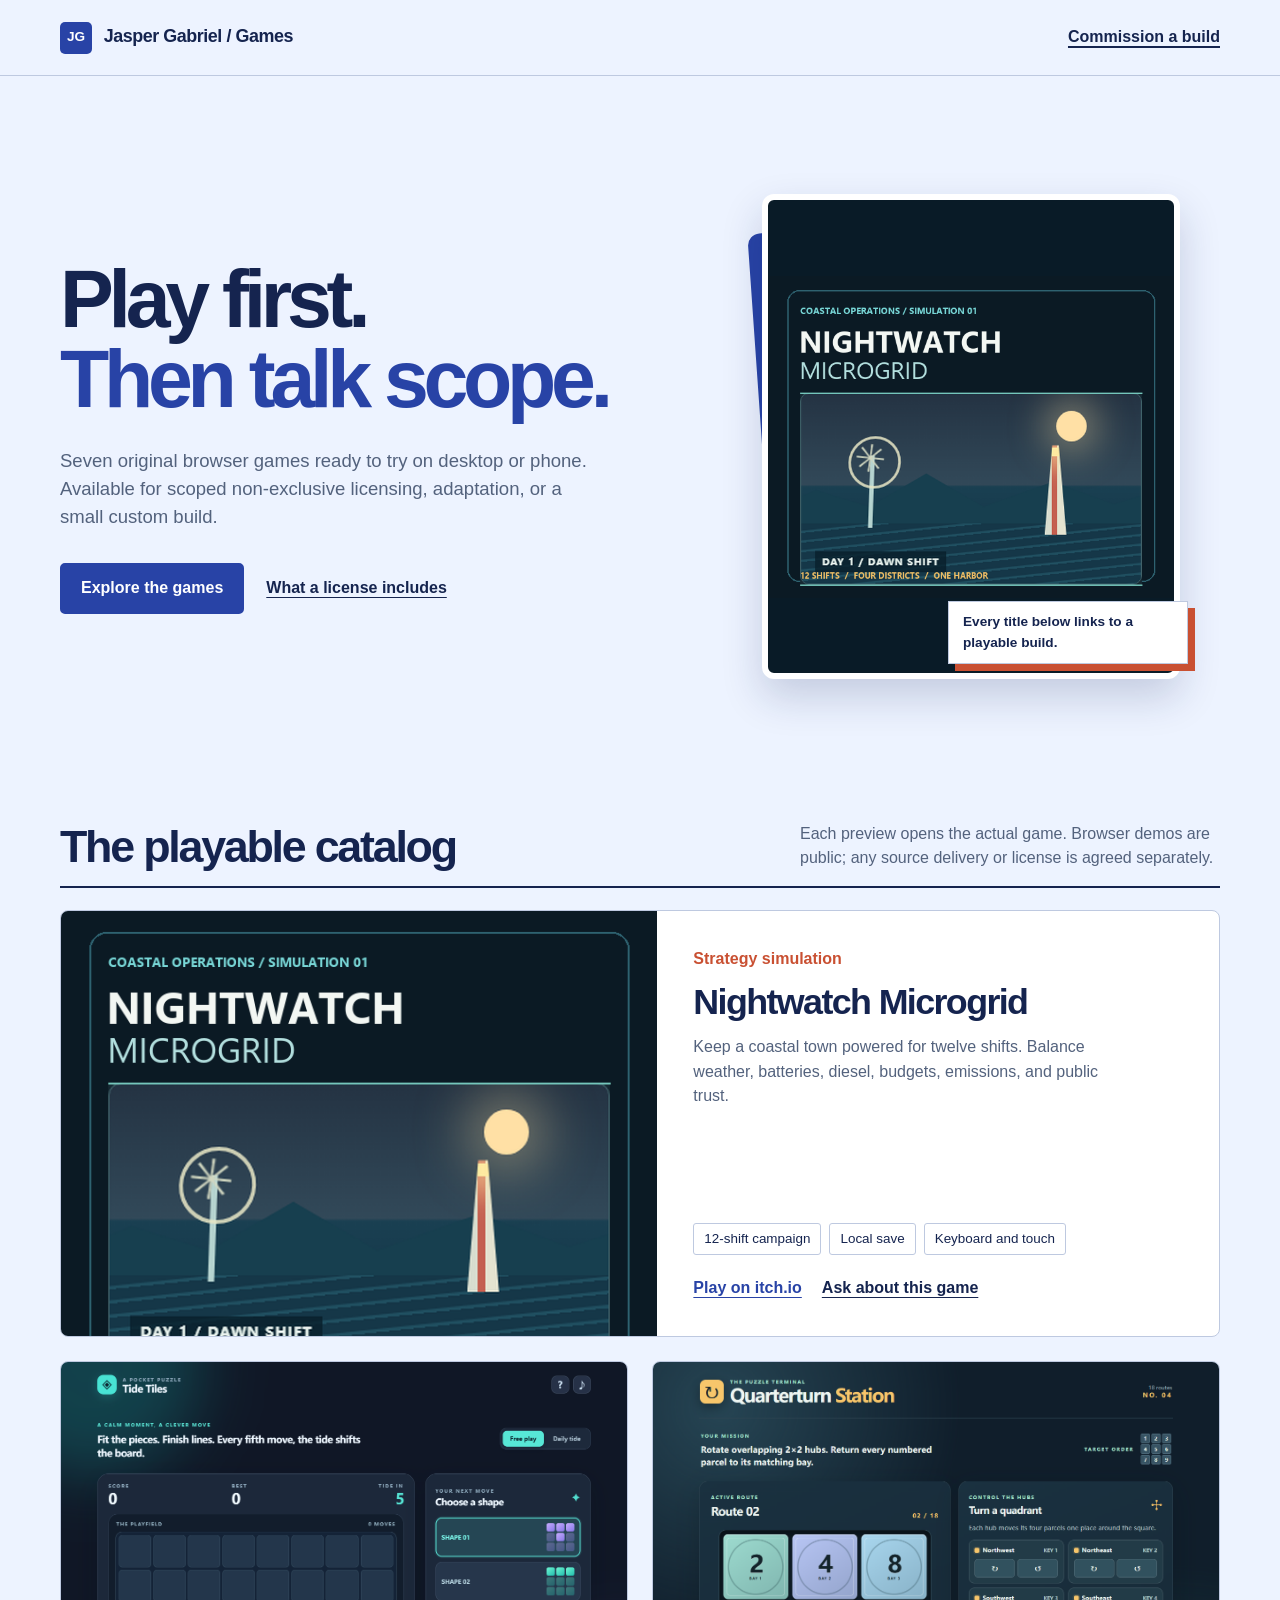
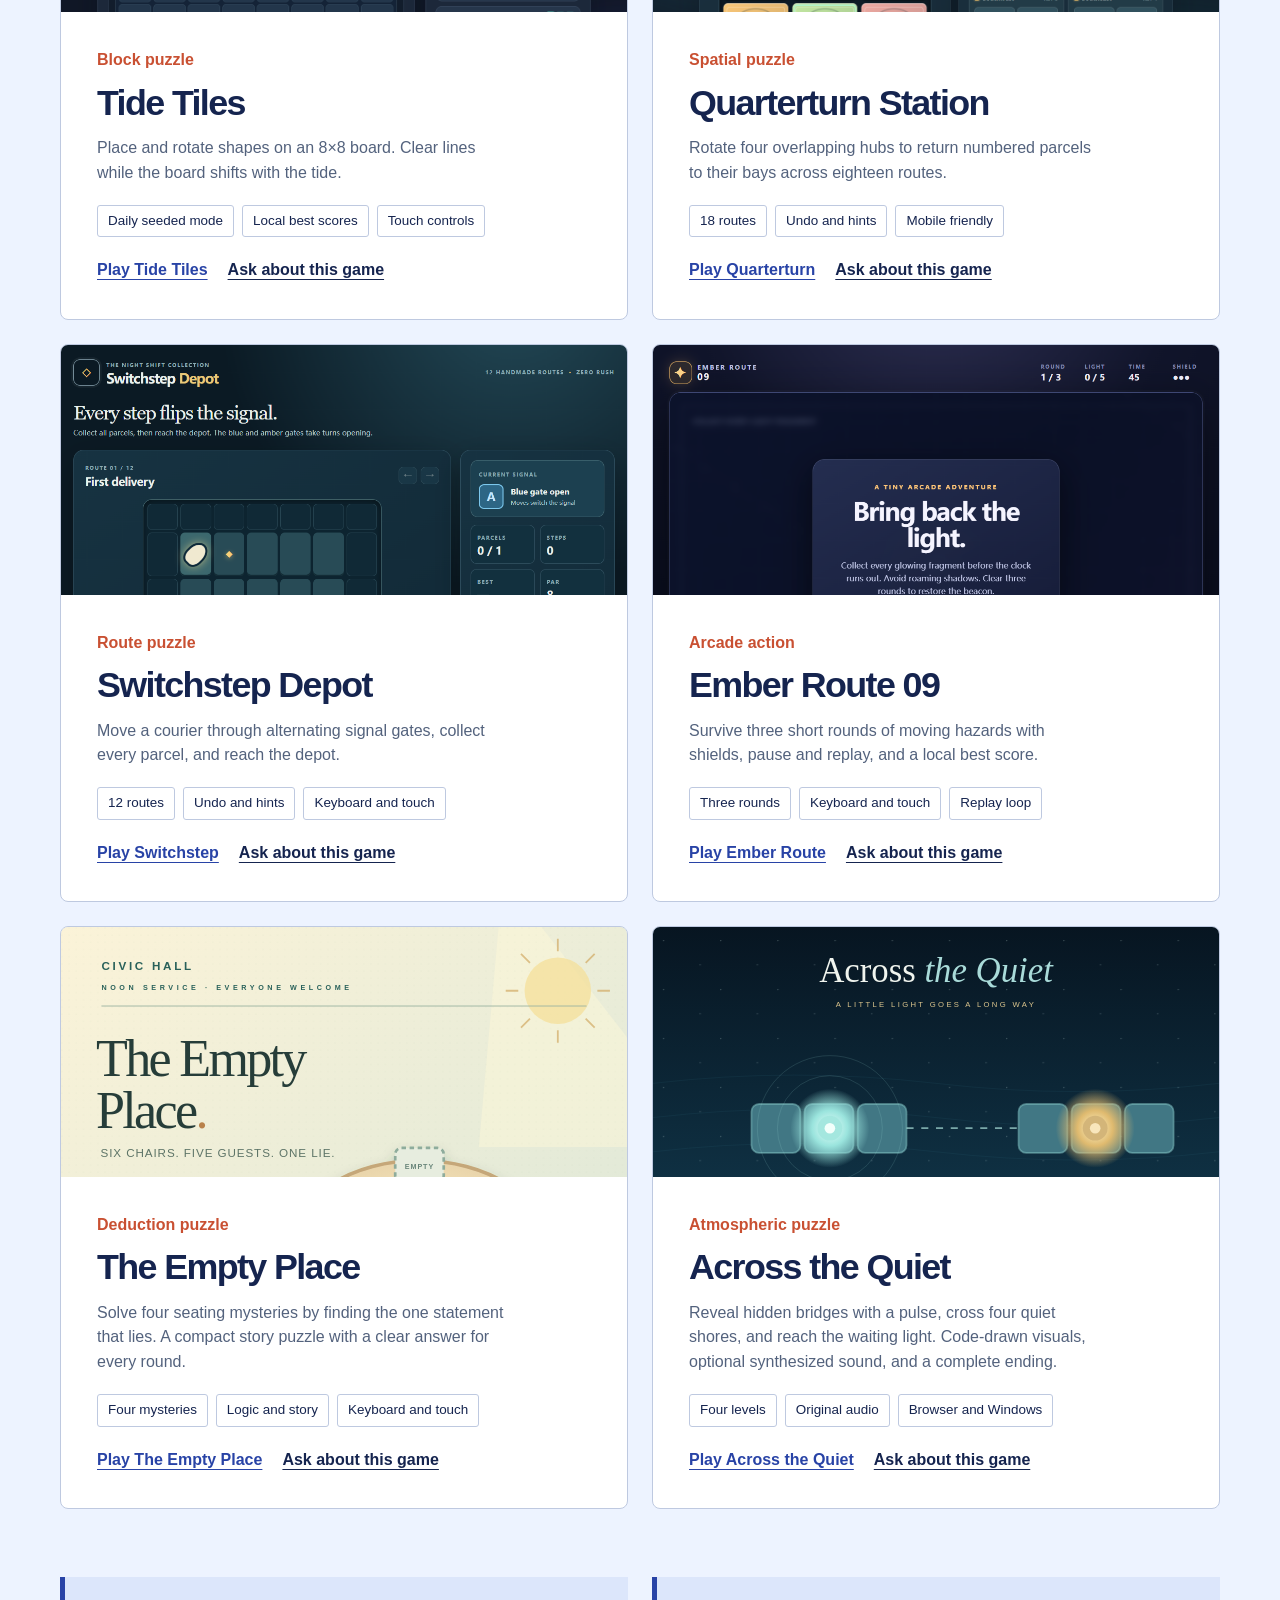
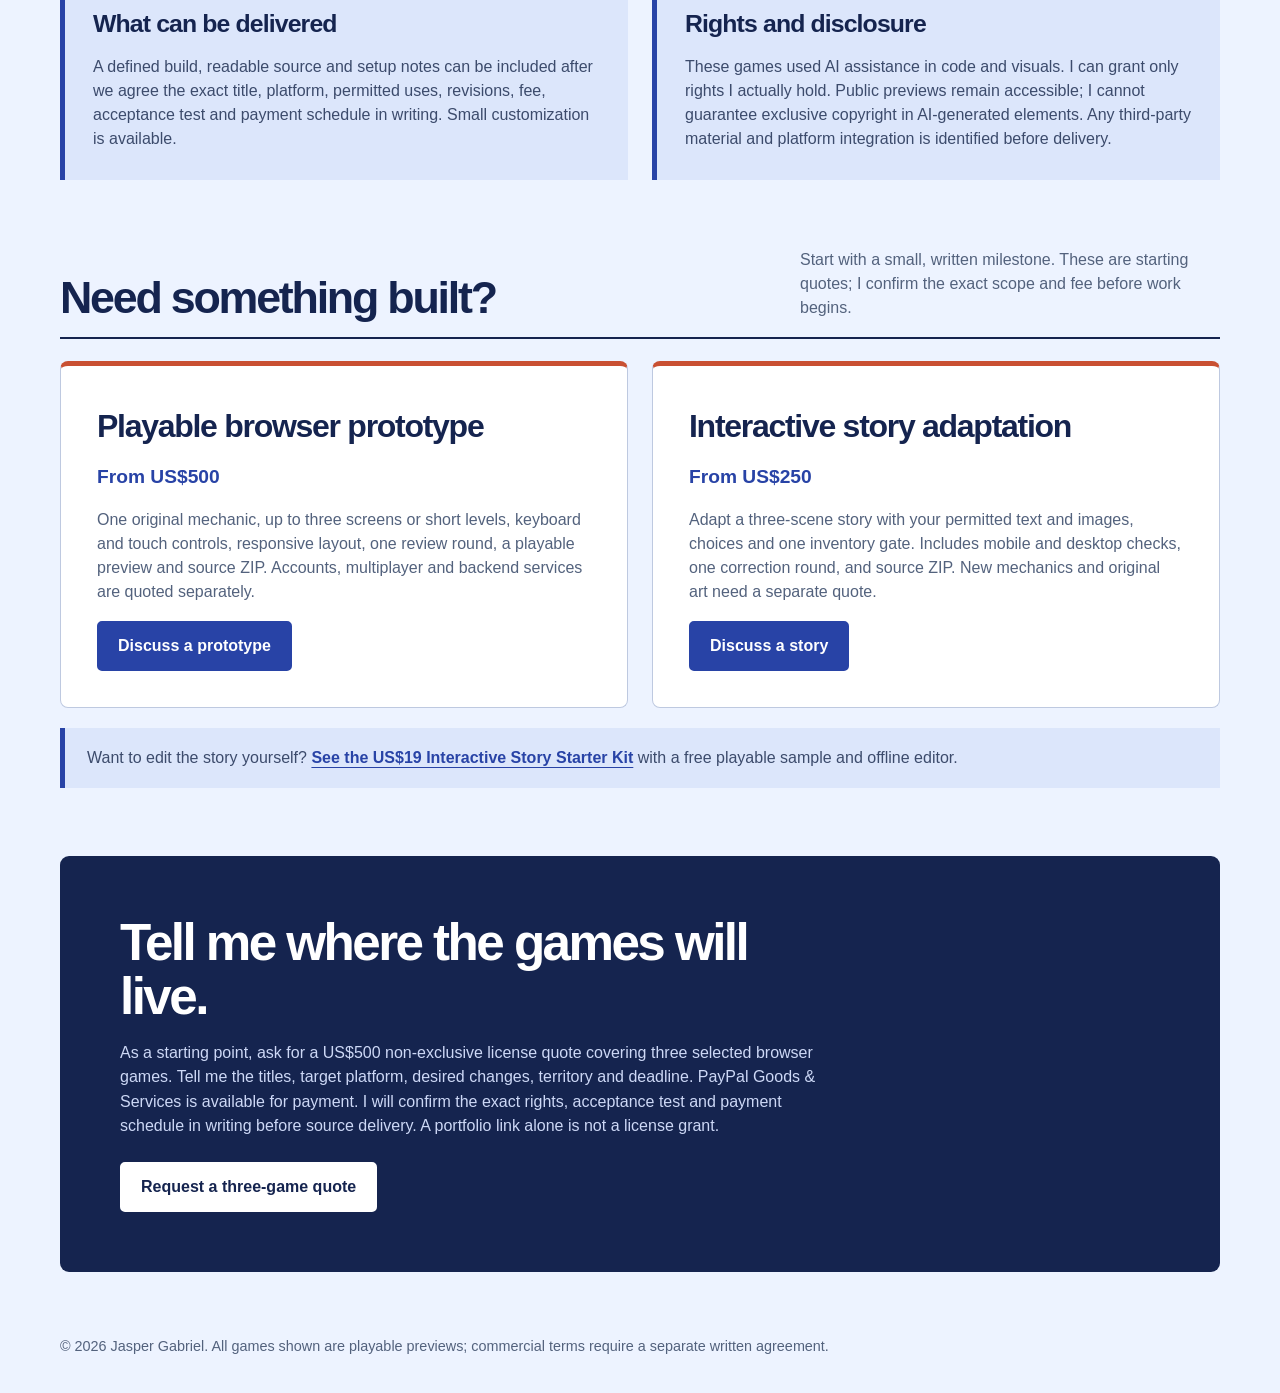
==== commit 9cedb238: "Publish interactive story starter kit product page" ====
--- a/catalog/index.html
+++ b/catalog/index.html
@@ -68,6 +68,8 @@
     .service p { color: var(--muted); margin: 0 0 16px; }
     .service .price { color: var(--blue); font-size: 1.2rem; font-weight: 800; }
     .service .button { align-self: flex-start; margin-top: auto; }
+    .kit-note { margin: 20px 0 0; padding: 18px 22px; background: #dce6fb; border-left: 5px solid var(--blue); color: #3c4b6c; }
+    .kit-note a { color: var(--blue); font-weight: 800; text-underline-offset: 4px; }
     .contact { padding: clamp(32px, 5vw, 60px); margin-bottom: 64px; background: var(--ink); color: var(--white); border-radius: 9px; }
     .contact h2 { max-width: 700px; margin: 0; font-size: clamp(2rem, 4vw, 3.6rem); line-height: 1.04; letter-spacing: -.05em; }
     .contact p { max-width: 720px; color: #cdd8f6; margin: 18px 0 24px; }
@@ -150,6 +152,7 @@
         <article class="service"><h3>Playable browser prototype</h3><p class="price">From US$500</p><p>One original mechanic, up to three screens or short levels, keyboard and touch controls, responsive layout, one review round, a playable preview and source ZIP. Accounts, multiplayer and backend services are quoted separately.</p><a class="button" href="mailto:zyx888goat@outlook.com?subject=Browser%20prototype%20inquiry&amp;body=Core%20interaction%3A%0ATarget%20devices%3A%0AAssets%20available%3A%0ADeadline%3A%0ABudget%3A">Discuss a prototype</a></article>
         <article class="service"><h3>Interactive story adaptation</h3><p class="price">From US$250</p><p>Adapt a three-scene story with your permitted text and images, choices and one inventory gate. Includes mobile and desktop checks, one correction round, and source ZIP. New mechanics and original art need a separate quote.</p><a class="button" href="mailto:zyx888goat@outlook.com?subject=Interactive%20story%20inquiry&amp;body=Story%20outline%3A%0AText%20and%20images%20available%3A%0ATarget%20devices%3A%0ADeadline%3A%0ABudget%3A">Discuss a story</a></article>
       </div>
+      <p class="kit-note">Want to edit the story yourself? <a href="../story-starter-kit/">See the US$19 Interactive Story Starter Kit</a> with a free playable sample and offline editor.</p>
     </section>
 
     <section class="contact wrap" id="contact" aria-labelledby="contact-heading"><h2 id="contact-heading">Tell me where the games will live.</h2><p>As a starting point, ask for a US$500 non-exclusive license quote covering three selected browser games. Tell me the titles, target platform, desired changes, territory and deadline. PayPal Goods &amp; Services is available for payment. I will confirm the exact rights, acceptance test and payment schedule in writing before source delivery. A portfolio link alone is not a license grant.</p><a class="button" href="mailto:zyx888goat@outlook.com?subject=Three%20HTML5%20games%20%E2%80%94%20US%24500%20license%20inquiry&amp;body=Selected%20games%3A%0ATarget%20platform%3A%0ATerritory%20and%20term%3A%0AChanges%20needed%3A%0ADeadline%3A">Request a three-game quote</a></section>
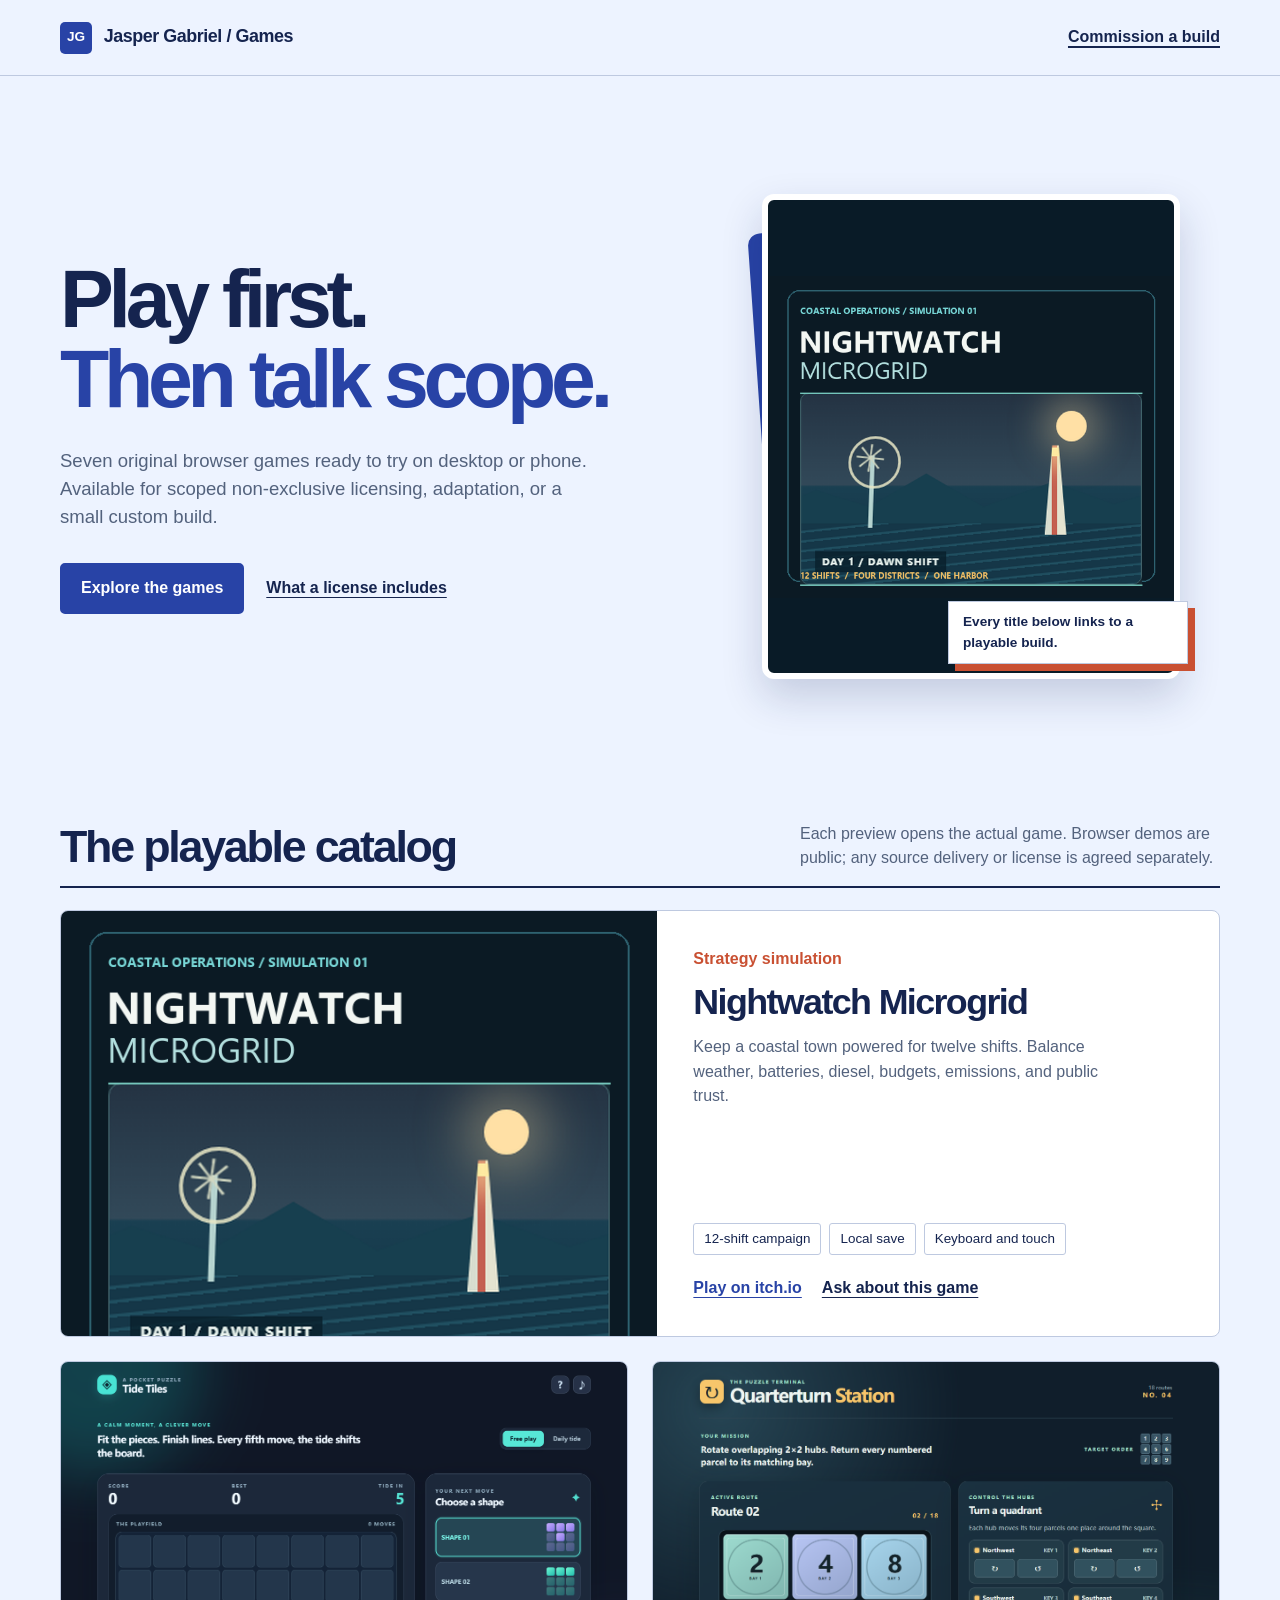
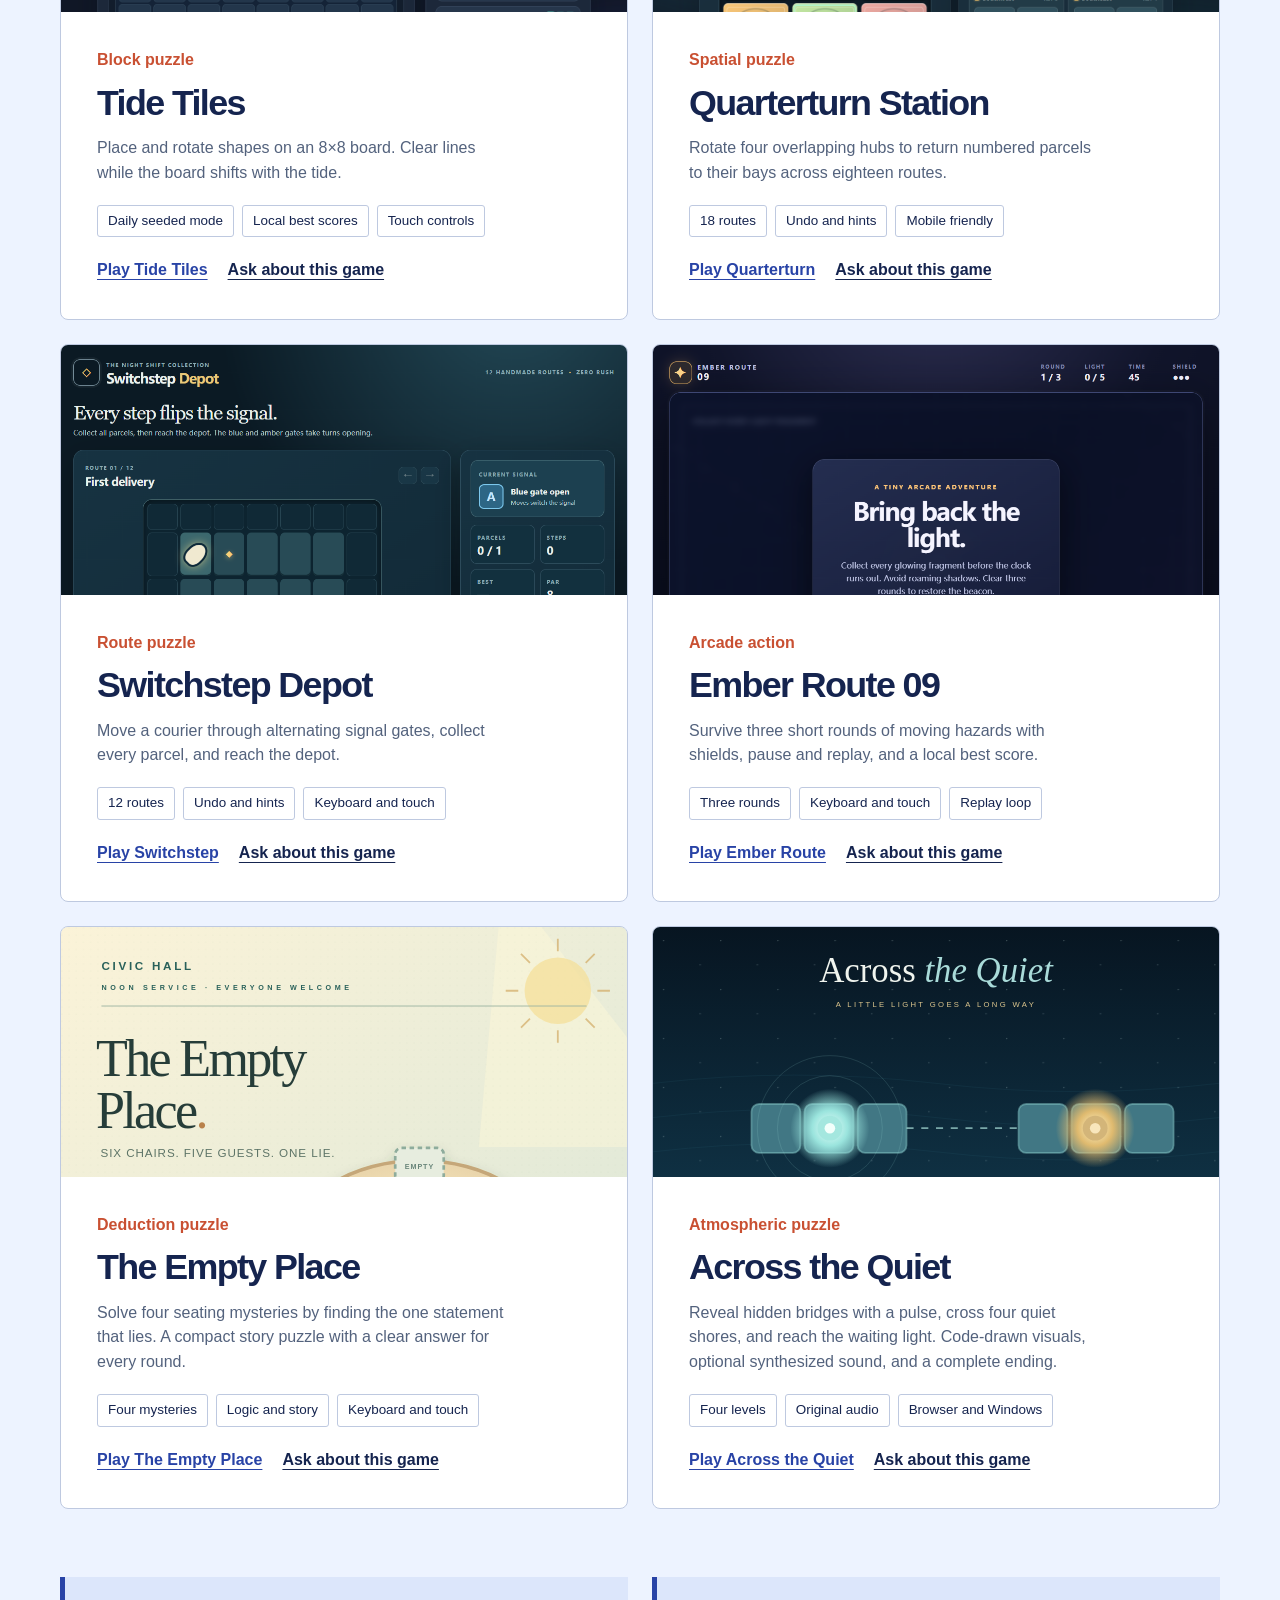
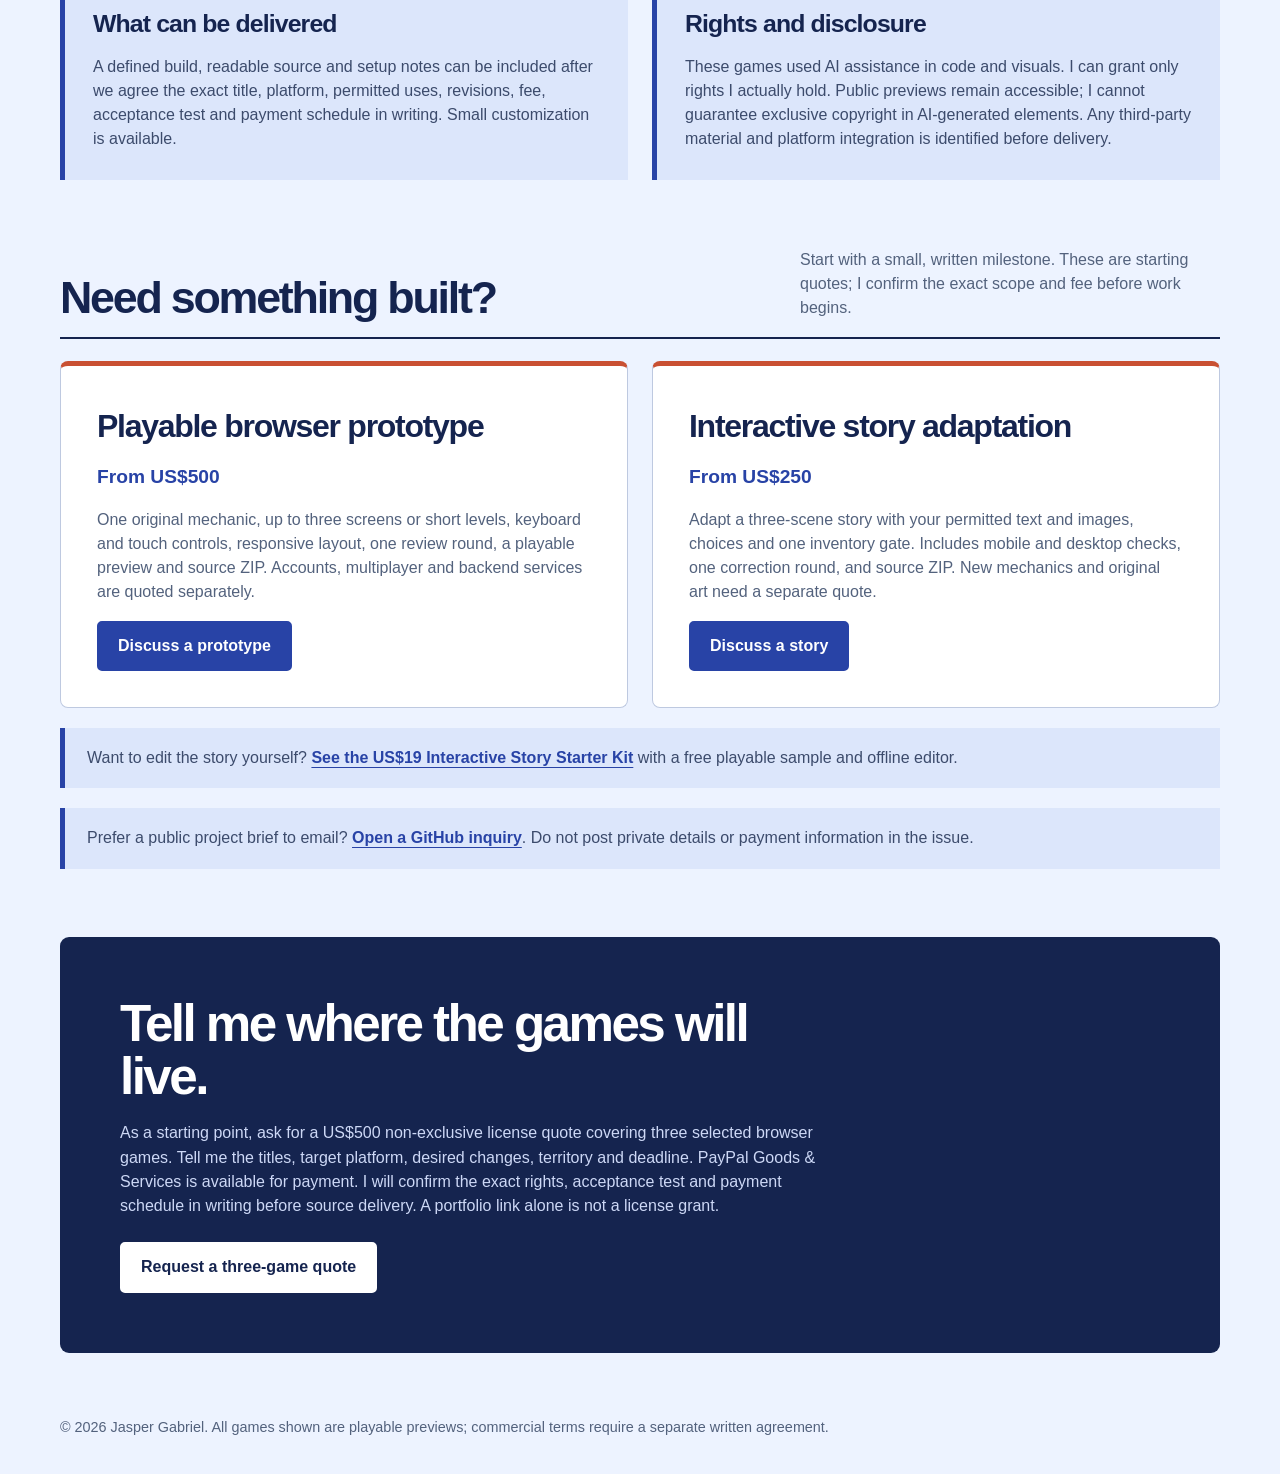
==== commit 6ab2af6f: "Add public commission inquiry form" ====
--- a/catalog/index.html
+++ b/catalog/index.html
@@ -153,6 +153,7 @@
         <article class="service"><h3>Interactive story adaptation</h3><p class="price">From US$250</p><p>Adapt a three-scene story with your permitted text and images, choices and one inventory gate. Includes mobile and desktop checks, one correction round, and source ZIP. New mechanics and original art need a separate quote.</p><a class="button" href="mailto:zyx888goat@outlook.com?subject=Interactive%20story%20inquiry&amp;body=Story%20outline%3A%0AText%20and%20images%20available%3A%0ATarget%20devices%3A%0ADeadline%3A%0ABudget%3A">Discuss a story</a></article>
       </div>
       <p class="kit-note">Want to edit the story yourself? <a href="../story-starter-kit/">See the US$19 Interactive Story Starter Kit</a> with a free playable sample and offline editor.</p>
+      <p class="kit-note">Prefer a public project brief to email? <a href="https://github.com/goat99zyx/after-the-bell-story-game-demo/issues/new?template=commission-inquiry.yml">Open a GitHub inquiry</a>. Do not post private details or payment information in the issue.</p>
     </section>
 
     <section class="contact wrap" id="contact" aria-labelledby="contact-heading"><h2 id="contact-heading">Tell me where the games will live.</h2><p>As a starting point, ask for a US$500 non-exclusive license quote covering three selected browser games. Tell me the titles, target platform, desired changes, territory and deadline. PayPal Goods &amp; Services is available for payment. I will confirm the exact rights, acceptance test and payment schedule in writing before source delivery. A portfolio link alone is not a license grant.</p><a class="button" href="mailto:zyx888goat@outlook.com?subject=Three%20HTML5%20games%20%E2%80%94%20US%24500%20license%20inquiry&amp;body=Selected%20games%3A%0ATarget%20platform%3A%0ATerritory%20and%20term%3A%0AChanges%20needed%3A%0ADeadline%3A">Request a three-game quote</a></section>
